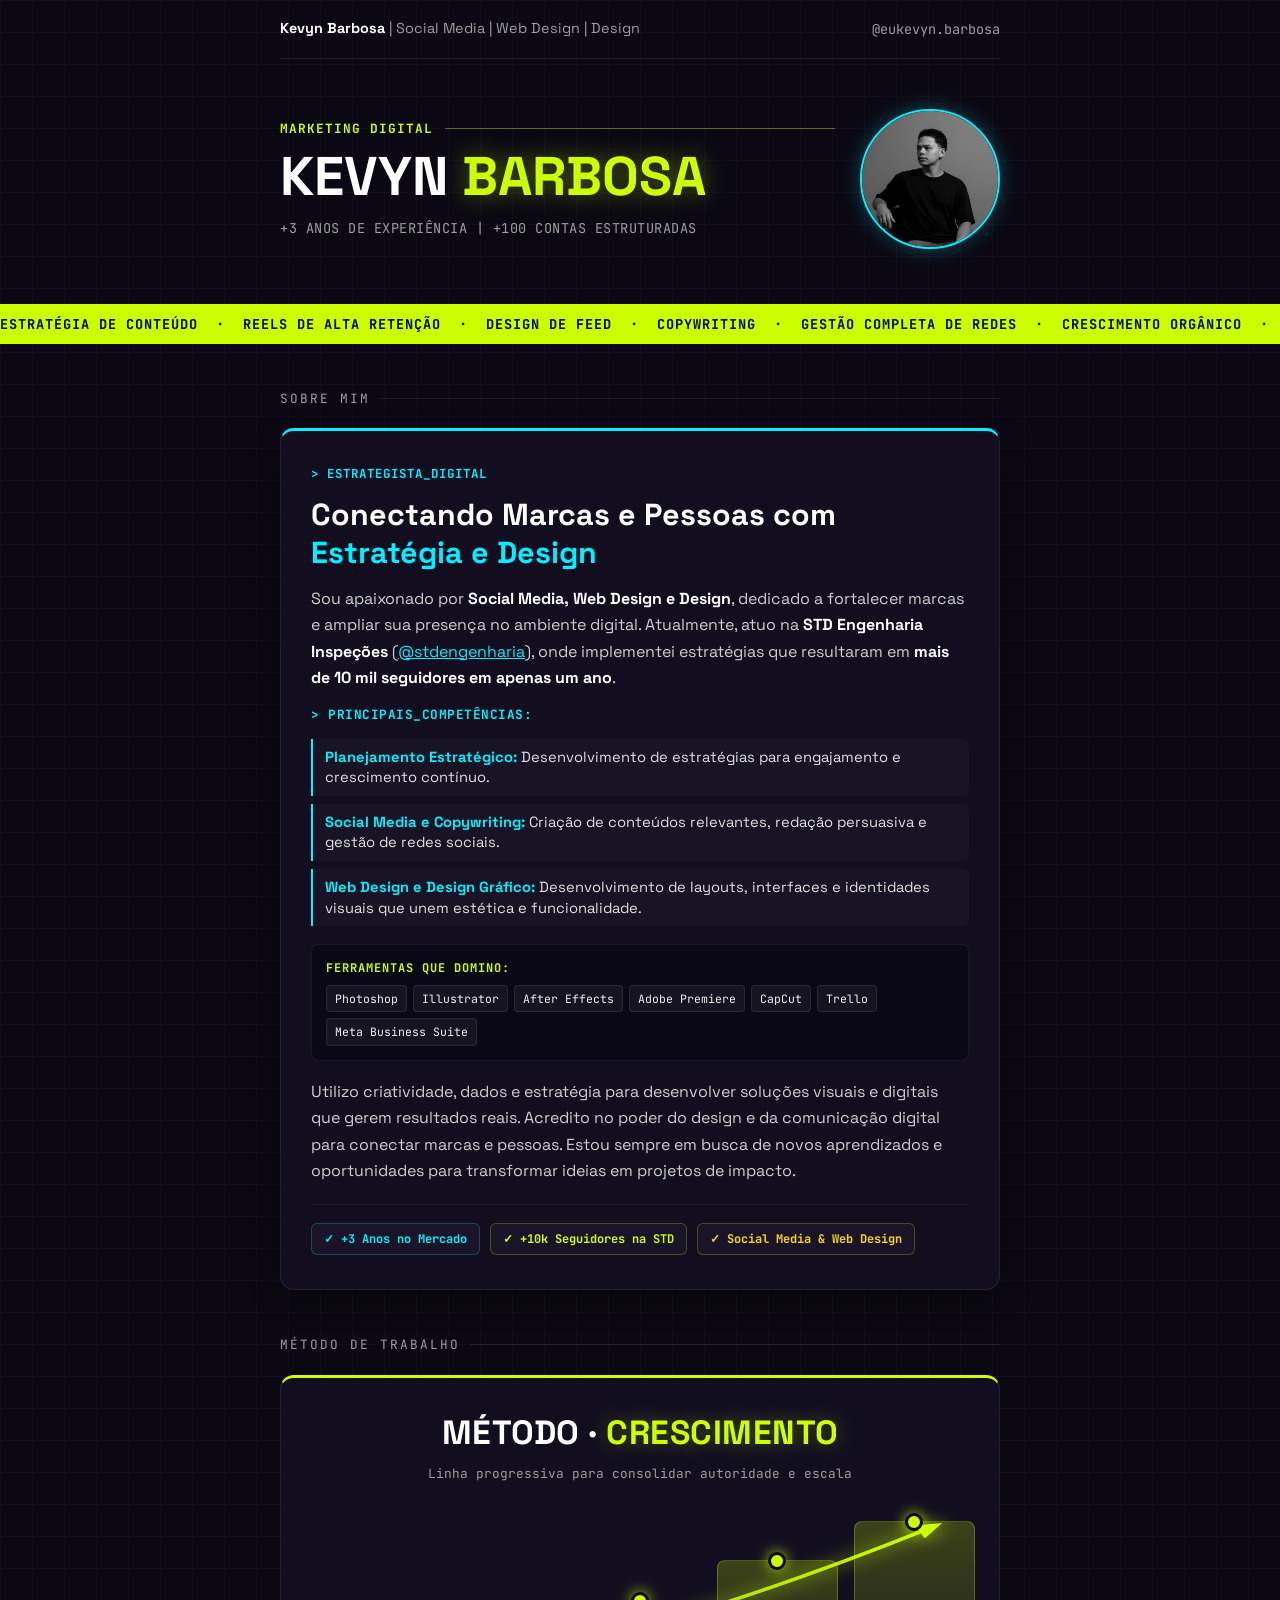
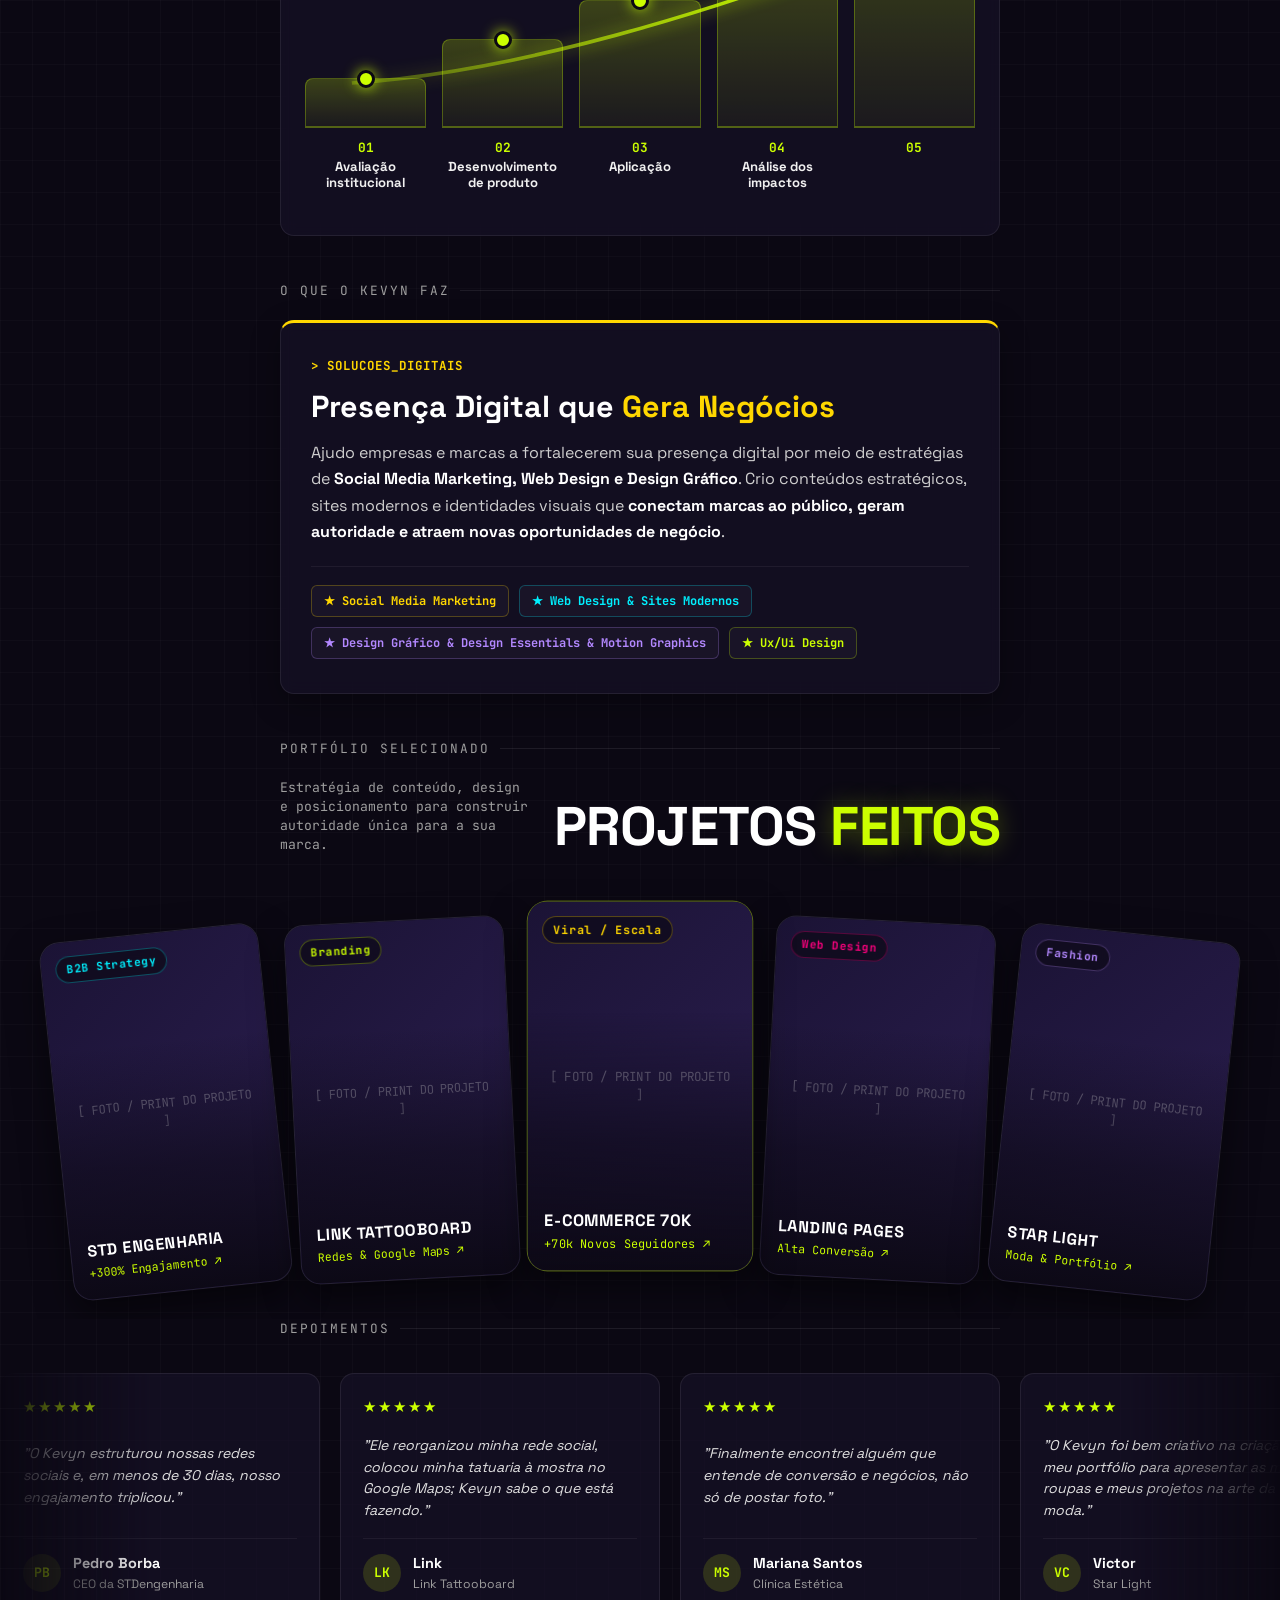
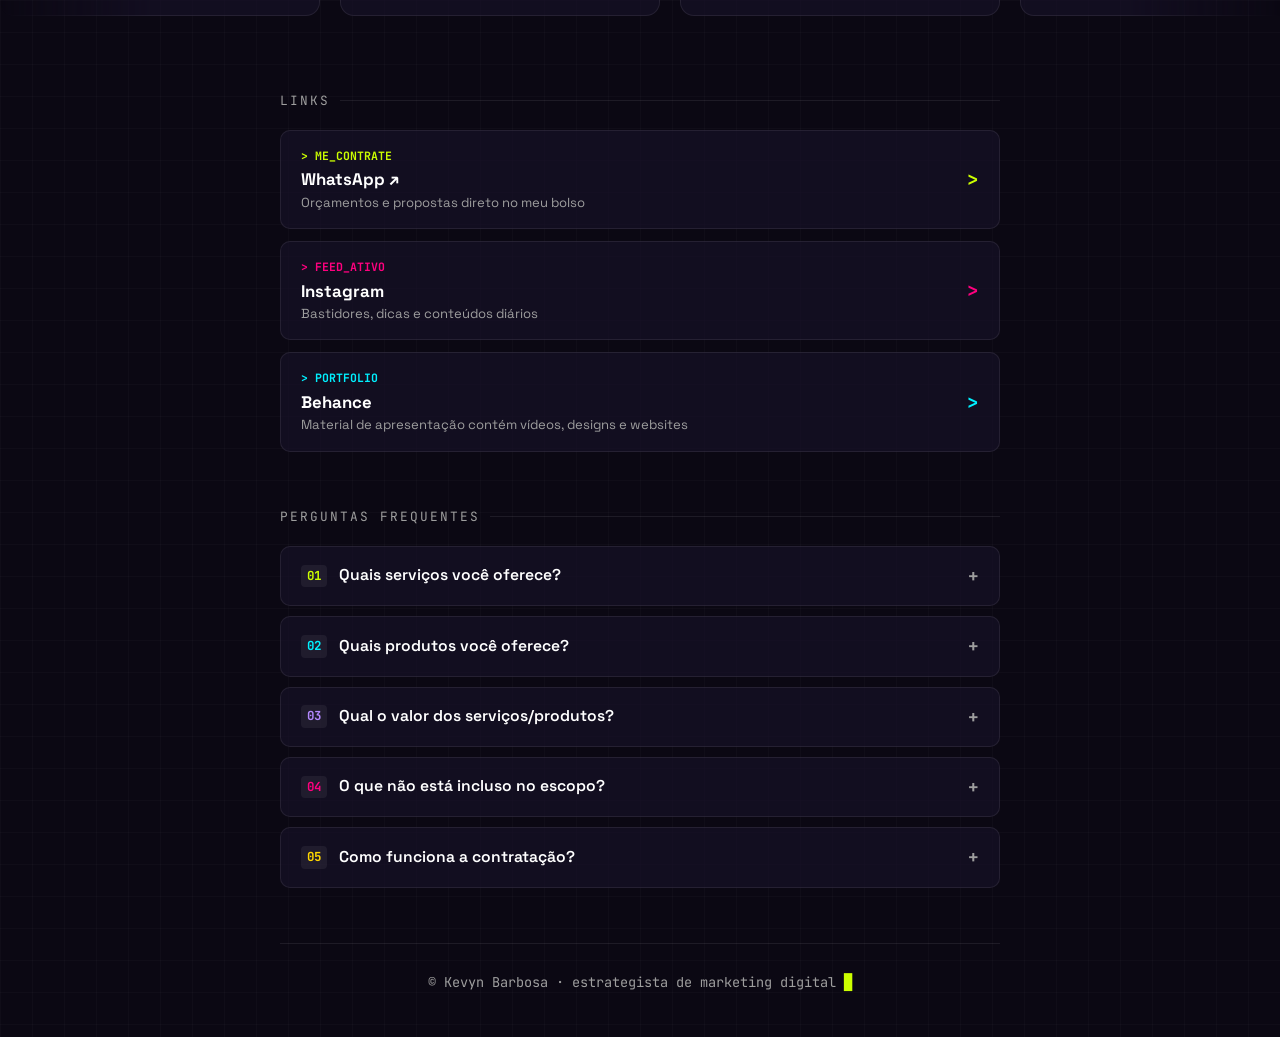
==== index.html @ e249d374 "tinha mandado errado" ====
<!DOCTYPE html>
<html lang="pt-BR">
<head>
  <meta charset="UTF-8" />
  <meta name="viewport" content="width=device-width, initial-scale=1.0" />
  <title>Kevyn Barbosa | Social Media | Web Design | Design</title>
  
  <!-- Fontes do Google -->
  <link rel="preconnect" href="https://fonts.googleapis.com">
  <link rel="preconnect" href="https://fonts.gstatic.com" crossorigin>
  <link href="https://fonts.googleapis.com/css2?family=JetBrains+Mono:wght@400;600;700&family=Space+Grotesk:wght@400;600;700;900&display=swap" rel="stylesheet">

  <link rel="stylesheet" href="../CSS/styles.css" />
</head>
<body>

  <div class="container">
    <!-- Header -->
    <header>
      <div class="header-inner">
        <div>
          <span class="header-title">Kevyn Barbosa</span>
          <span class="header-role"> | Social Media | Web Design | Design</span>
        </div>
        <a href="https://www.instagram.com/eukevyn.barbosa/" target="_blank" class="header-handle">@eukevyn.barbosa</a>
      </div>
    </header>

    <!-- Hero -->
    <section class="hero">
      <div class="hero-content">
        <div class="hero-tag">MARKETING DIGITAL</div>
        <h1 class="hero-name">KEVYN <span class="highlight">BARBOSA</span></h1>
        <p class="hero-stats">+3 ANOS DE EXPERIÊNCIA | +100 CONTAS ESTRUTURADAS</p>
      </div>
      <div class="hero-avatar-wrapper">
        <div class="hero-avatar"><img src="../img/K.B.png" alt="Kevyn Barbosa" class="hero-avatar-img"></div>
      </div>
    </section>
  </div>

  <!-- Marquee / Ticker -->
  <div class="ticker-wrapper">
    <div class="ticker-content">
      ESTRATÉGIA DE CONTEÚDO &nbsp;·&nbsp; REELS DE ALTA RETENÇÃO &nbsp;·&nbsp; DESIGN DE FEED &nbsp;·&nbsp; COPYWRITING &nbsp;·&nbsp; GESTÃO COMPLETA DE REDES &nbsp;·&nbsp; CRESCIMENTO ORGÂNICO &nbsp;·&nbsp; ANÁLISE DE MÉTRICAS &nbsp;·&nbsp;
      ESTRATÉGIA DE CONTEÚDO &nbsp;·&nbsp; REELS DE ALTA RETENÇÃO &nbsp;·&nbsp; DESIGN DE FEED &nbsp;·&nbsp; COPYWRITING &nbsp;·&nbsp; GESTÃO COMPLETA DE REDES &nbsp;·&nbsp; CRESCIMENTO ORGÂNICO &nbsp;·&nbsp; ANÁLISE DE MÉTRICAS &nbsp;·&nbsp;
    </div>
  </div>

  <div class="container">
    <!-- ==========================================
         1. SOBRE MIM
         ========================================== -->
    <div class="section-title">SOBRE MIM</div>
    <div class="featured-card-full card-border-cyan">
      <div class="card-top-tag tag-cyan">&gt; ESTRATEGISTA_DIGITAL</div>
      <h2 class="card-title-heading">Conectando Marcas e Pessoas com <span style="color: var(--neon-cyan);">Estratégia e Design</span></h2>

      <!-- VERSÃO EXCLUSIVA PARA COMPUTADOR / TELAS GRANDES -->
      <div class="sobre-desktop">
        <p class="card-body-text" style="margin-bottom: 14px;">
          Sou apaixonado por <strong>Social Media, Web Design e Design</strong>, dedicado a fortalecer marcas e ampliar sua presença no ambiente digital. Atualmente, atuo na <strong>STD Engenharia Inspeções</strong> (<a href="https://www.instagram.com/stdengenharia/" target="_blank" style="color: var(--neon-cyan); text-decoration: underline;">@stdengenharia</a>), onde implementei estratégias que resultaram em <span class="lime"><strong>mais de 10 mil seguidores em apenas um ano</strong></span>.
        </p>

        <p style="font-family: var(--font-mono); font-size: 0.8rem; color: var(--neon-cyan); font-weight: 700; letter-spacing: 0.5px;">
          &gt; PRINCIPAIS_COMPETÊNCIAS:
        </p>
        <div class="sobre-lista-competencias">
          <div class="sobre-item-comp">
            <strong>Planejamento Estratégico:</strong> Desenvolvimento de estratégias para engajamento e crescimento contínuo.
          </div>
          <div class="sobre-item-comp">
            <strong>Social Media e Copywriting:</strong> Criação de conteúdos relevantes, redação persuasiva e gestão de redes sociais.
          </div>
          <div class="sobre-item-comp">
            <strong>Web Design e Design Gráfico:</strong> Desenvolvimento de layouts, interfaces e identidades visuais que unem estética e funcionalidade.
          </div>
        </div>

        <div class="sobre-ferramentas-wrapper">
          <span class="sobre-ferramentas-titulo">FERRAMENTAS QUE DOMINO:</span>
          <div class="sobre-ferramentas-tags">
            <span class="tool-tag">Photoshop</span>
            <span class="tool-tag">Illustrator</span>
            <span class="tool-tag">After Effects</span>
            <span class="tool-tag">Adobe Premiere</span>
            <span class="tool-tag">CapCut</span>
            <span class="tool-tag">Trello</span>
            <span class="tool-tag">Meta Business Suite</span>
          </div>
        </div>

        <p class="card-body-text" style="margin-top: 14px; margin-bottom: 0;">
          Utilizo criatividade, dados e estratégia para desenvolver soluções visuais e digitais que gerem resultados reais. Acredito no poder do design e da comunicação digital para conectar marcas e pessoas. Estou sempre em busca de novos aprendizados e oportunidades para transformar ideias em projetos de impacto.
        </p>
      </div>

      <!-- VERSÃO EXCLUSIVA PARA CELULAR / TELAS PEQUENAS -->
      <div class="sobre-mobile">
        <p class="card-body-text" style="margin-bottom: 14px;">
          Sou apaixonado por <strong>Social Media, Web Design e Design</strong>, com foco em fortalecer marcas e ampliar sua presença digital. Atualmente, atuo na <strong>STD Engenharia Inspeções</strong> (<a href="https://www.instagram.com/stdengenharia/" target="_blank" style="color: var(--neon-cyan); text-decoration: underline;">@stdengenharia</a>), onde contribuí para conquistar <span class="lime"><strong>mais de 10 mil seguidores em um ano</strong></span>.
        </p>
        <p class="card-body-text" style="margin-bottom: 14px;">
          Tenho experiência em planejamento estratégico, criação de conteúdo, gestão de redes sociais, desenvolvimento de layouts e criação de interfaces visuais, utilizando ferramentas como <strong>Photoshop, Illustrator, Premiere, After Effects e CapCut</strong>.
        </p>
        <p class="card-body-text" style="margin-bottom: 0;">
          Busco unir criatividade e estratégia para desenvolver soluções visuais que conectem marcas e pessoas e gerem resultados.
        </p>
      </div>

      <!-- BADGES DE CREDENCIAIS (Comum aos dois) -->
      <div class="card-badges-list" style="margin-top: 20px;">
        <span class="badge-pill badge-cyan">✓ +3 Anos no Mercado</span>
        <span class="badge-pill badge-lime">✓ +10k Seguidores na STD</span>
        <span class="badge-pill badge-yellow">✓ Social Media & Web Design</span>
      </div>
    </div>

    <!-- ==========================================
         2. MÉTODO DE TRABALHO
         ========================================== -->
    <div class="section-title">MÉTODO DE TRABALHO</div>
    <div class="growth-chart-card">
      <div class="growth-header">
        <h2 class="growth-title-main">MÉTODO · <span class="highlight">CRESCIMENTO</span></h2>
        <p class="growth-subtitle">Linha progressiva para consolidar autoridade e escala</p>
      </div>

      <!-- VISÃO COMPUTADOR / TABLET (Corrigido e 100% Nivelado) -->
      <div class="growth-desktop-view">
        <svg class="growth-svg-curve" viewBox="0 0 500 220" preserveAspectRatio="none">
          <defs>
            <linearGradient id="glowLineGrad" x1="0%" y1="100%" x2="100%" y2="0%">
              <stop offset="0%" stop-color="#ccff00" stop-opacity="0.25"/>
              <stop offset="60%" stop-color="#ccff00" stop-opacity="0.85"/>
              <stop offset="100%" stop-color="#ccff00" stop-opacity="1"/>
            </linearGradient>
            <marker id="arrowUp" viewBox="0 0 10 10" refX="6" refY="5" markerWidth="6" markerHeight="6" orient="auto-start-reverse">
              <path d="M 0 1.5 L 9 5 L 0 8.5 z" fill="#ccff00" />
            </marker>
          </defs>
          <path d="M 35 175 C 150 165, 300 110, 470 18" fill="none" stroke="url(#glowLineGrad)" stroke-width="3.5" marker-end="url(#arrowUp)" filter="drop-shadow(0 0 8px rgba(204,255,0,0.9))" />
        </svg>

        <div class="growth-columns-wrapper">
          <!-- Etapa 01 -->
          <div class="growth-step-col">
            <div class="growth-bar-area">
              <div class="growth-bar" style="height: 22%;">
                <div class="growth-dot"></div>
              </div>
            </div>
            <div class="growth-text-box">
              <span class="growth-step-num">01</span>
              <span class="growth-step-title">Avaliação<br>institucional</span>
            </div>
          </div>

          <!-- Etapa 02 -->
          <div class="growth-step-col">
            <div class="growth-bar-area">
              <div class="growth-bar" style="height: 40%;">
                <div class="growth-dot"></div>
              </div>
            </div>
            <div class="growth-text-box">
              <span class="growth-step-num">02</span>
              <span class="growth-step-title">Desenvolvimento<br>de produto</span>
            </div>
          </div>

          <!-- Etapa 03 -->
          <div class="growth-step-col">
            <div class="growth-bar-area">
              <div class="growth-bar" style="height: 58%;">
                <div class="growth-dot"></div>
              </div>
            </div>
            <div class="growth-text-box">
              <span class="growth-step-num">03</span>
              <span class="growth-step-title">Aplicação</span>
            </div>
          </div>

          <!-- Etapa 04 -->
          <div class="growth-step-col">
            <div class="growth-bar-area">
              <div class="growth-bar" style="height: 76%;">
                <div class="growth-dot"></div>
              </div>
            </div>
            <div class="growth-text-box">
              <span class="growth-step-num">04</span>
              <span class="growth-step-title">Análise dos<br>impactos</span>
            </div>
          </div>

          <!-- Etapa 05 (com animação R.A.M -> Revisar -> Atualizar -> Medir) -->
          <div class="growth-step-col">
            <div class="growth-bar-area">
              <div class="growth-bar" style="height: 94%;">
                <div class="growth-dot"></div>
              </div>
            </div>
            <div class="growth-text-box">
              <span class="growth-step-num">05</span>
              <span class="growth-step-title">
                <span id="ramText" class="ram-dynamic">R.A.M</span>
              </span>
            </div>
          </div>
        </div>
      </div>

      <!-- VISÃO CELULAR -->
      <div class="growth-mobile-view">
        <div class="growth-mobile-card">
          <div class="growth-mobile-fill" style="width: 20%;"></div>
          <div class="growth-mobile-num">01</div>
          <span class="growth-mobile-name">Avaliação institucional</span>
        </div>

        <div class="growth-mobile-card">
          <div class="growth-mobile-fill" style="width: 40%;"></div>
          <div class="growth-mobile-num">02</div>
          <span class="growth-mobile-name">Desenvolvimento de produto</span>
        </div>

        <div class="growth-mobile-card">
          <div class="growth-mobile-fill" style="width: 60%;"></div>
          <div class="growth-mobile-num">03</div>
          <span class="growth-mobile-name">Aplicação</span>
        </div>

        <div class="growth-mobile-card">
          <div class="growth-mobile-fill" style="width: 80%;"></div>
          <div class="growth-mobile-num">04</div>
          <span class="growth-mobile-name">Análise dos impactos</span>
        </div>

        <div class="growth-mobile-card">
          <div class="growth-mobile-fill" style="width: 100%; border-right-color: #fff;"></div>
          <div class="growth-mobile-num">05</div>
          <span class="growth-mobile-name">
            <span id="ramTextMob" class="ram-dynamic">R.A.M</span>
          </span>
        </div>
      </div>
    </div>

    <!-- ==========================================
         3. O QUE O KEVYN FAZ
         ========================================== -->
    <div class="section-title">O QUE O KEVYN FAZ</div>
    <div class="featured-card-full card-border-yellow">
      <div class="card-top-tag tag-yellow">&gt; SOLUCOES_DIGITAIS</div>
      <h2 class="card-title-heading">Presença Digital que <span style="color: var(--neon-yellow);">Gera Negócios</span></h2>
      <p class="card-body-text">
        Ajudo empresas e marcas a fortalecerem sua presença digital por meio de estratégias de <strong>Social Media Marketing, Web Design e Design Gráfico</strong>. Crio conteúdos estratégicos, sites modernos e identidades visuais que <span class="lime"><strong>conectam marcas ao público, geram autoridade e atraem novas oportunidades de negócio</strong></span>.
      </p>
      <div class="card-badges-list">
        <span class="badge-pill badge-yellow">★ Social Media Marketing</span>
        <span class="badge-pill badge-cyan">★ Web Design & Sites Modernos</span>
        <span class="badge-pill badge-purple">★ Design Gráfico & Design Essentials & Motion Graphics</span>
        <span class="badge-pill badge-lime">★ Ux/Ui Design</span>
      </div>
    </div>

    <!-- ==========================================
         4. PORTFÓLIO SELECIONADO
         ========================================== -->
    <section class="our-works-section">
      <div class="section-title">PORTFÓLIO SELECIONADO</div>
      
      <div class="our-works-header">
        <p class="our-works-desc">
          Estratégia de conteúdo, design e posicionamento para construir autoridade única para a sua marca.
        </p>
        <h2 class="our-works-title">PROJETOS <span class="highlight">FEITOS</span></h2>
      </div>
    </section>
  </div>

  <!-- Galeria de Cards em Leque Arqueado -->
  <div class="works-fan-container" id="worksFanGallery">
    <!-- Card 1 -->
    <a href="https://www.behance.net/kevynbarbosa1" target="_blank" class="work-fan-card">
      <div class="work-fan-pill pill-cyan">B2B Strategy</div>
      <div class="work-fan-bg">
        <span>[ FOTO / PRINT DO PROJETO ]</span>
      </div>
      <div class="work-fan-overlay">
        <div class="work-fan-name">STD Engenharia</div>
        <div class="work-fan-client">+300% Engajamento ↗</div>
      </div>
    </a>

    <!-- Card 2 -->
    <a href="https://www.behance.net/kevynbarbosa1" target="_blank" class="work-fan-card">
      <div class="work-fan-pill pill-lime">Branding</div>
      <div class="work-fan-bg">
        <span>[ FOTO / PRINT DO PROJETO ]</span>
      </div>
      <div class="work-fan-overlay">
        <div class="work-fan-name">Link Tattooboard</div>
        <div class="work-fan-client">Redes & Google Maps ↗</div>
      </div>
    </a>

    <!-- Card 3 (Destaque Central) -->
    <a href="https://www.behance.net/kevynbarbosa1" target="_blank" class="work-fan-card">
      <div class="work-fan-pill pill-yellow">Viral / Escala</div>
      <div class="work-fan-bg">
        <span>[ FOTO / PRINT DO PROJETO ]</span>
      </div>
      <div class="work-fan-overlay">
        <div class="work-fan-name">E-commerce 70k</div>
        <div class="work-fan-client">+70k Novos Seguidores ↗</div>
      </div>
    </a>

    <!-- Card 4 -->
    <a href="https://www.behance.net/kevynbarbosa1" target="_blank" class="work-fan-card">
      <div class="work-fan-pill pill-magenta">Web Design</div>
      <div class="work-fan-bg">
        <span>[ FOTO / PRINT DO PROJETO ]</span>
      </div>
      <div class="work-fan-overlay">
        <div class="work-fan-name">Landing Pages</div>
        <div class="work-fan-client">Alta Conversão ↗</div>
      </div>
    </a>

    <!-- Card 5 -->
    <a href="https://www.behance.net/kevynbarbosa1" target="_blank" class="work-fan-card">
      <div class="work-fan-pill pill-purple">Fashion</div>
      <div class="work-fan-bg">
        <span>[ FOTO / PRINT DO PROJETO ]</span>
      </div>
      <div class="work-fan-overlay">
        <div class="work-fan-name">Star Light</div>
        <div class="work-fan-client">Moda & Portfólio ↗</div>
      </div>
    </a>
  </div>

  <div class="container">
    <!-- Botões de Navegação (Exclusivos para Celular) -->
    <div class="works-mobile-controls">
      <button class="works-arrow-btn" id="prevWorksBtn" aria-label="Anterior">←</button>
      <span class="works-control-hint">DESLIZE OU TOQUE</span>
      <button class="works-arrow-btn" id="nextWorksBtn" aria-label="Próximo">→</button>
    </div>

    <!-- ==========================================
         5. DEPOIMENTOS
         ========================================== -->
    <div class="section-title">DEPOIMENTOS</div>
  </div>

  <!-- Depoimentos em Carrossel Infinito (Marquee) -->
  <div class="testimonials-marquee-wrapper">
    <div class="testimonials-track">
      <!-- Bloco 1 -->
      <div class="testimonial-card">
        <div class="testi-stars">★★★★★</div>
        <p class="testi-text">"O Kevyn estruturou nossas redes sociais e, em menos de 30 dias, nosso engajamento triplicou."</p>
        <div class="testi-user">
          <div class="testi-avatar">PB</div>
          <div>
            <div class="testi-name">Pedro Borba</div>
            <div class="testi-role">CEO da STDengenharia</div>
          </div>
        </div>
      </div>

      <div class="testimonial-card">
        <div class="testi-stars">★★★★★</div>
        <p class="testi-text">"Ele reorganizou minha rede social, colocou minha tatuaria à mostra no Google Maps; Kevyn sabe o que está fazendo."</p>
        <div class="testi-user">
          <div class="testi-avatar">LK</div>
          <div>
            <div class="testi-name">Link</div>
            <div class="testi-role">Link Tattooboard</div>
          </div>
        </div>
      </div>

      <div class="testimonial-card">
        <div class="testi-stars">★★★★★</div>
        <p class="testi-text">"Finalmente encontrei alguém que entende de conversão e negócios, não só de postar foto."</p>
        <div class="testi-user">
          <div class="testi-avatar">MS</div>
          <div>
            <div class="testi-name">Mariana Santos</div>
            <div class="testi-role">Clínica Estética</div>
          </div>
        </div>
      </div>

      <div class="testimonial-card">
        <div class="testi-stars">★★★★★</div>
        <p class="testi-text">"O Kevyn foi bem criativo na criação do meu portfólio para apresentar as minhas roupas e meus projetos na arte da moda."</p>
        <div class="testi-user">
          <div class="testi-avatar">VC</div>
          <div>
            <div class="testi-name">Victor</div>
            <div class="testi-role">Star Light</div>
          </div>
        </div>
      </div>

      <div class="testimonial-card">
        <div class="testi-stars">★★★★★</div>
        <p class="testi-text">"O Kevyn pegou uma rede social minha de 15k de seguidores que estava em queda e, em menos de 1 ano, trouxe 70 mil novos seguidores."</p>
        <div class="testi-user">
          <div class="testi-avatar">LN</div>
          <div>
            <div class="testi-name">Leonardo</div>
            <div class="testi-role">E-commerce</div>
          </div>
        </div>
      </div>

      <!-- Bloco 2 (Duplicado para loop contínuo sem emendas) -->
      <div class="testimonial-card">
        <div class="testi-stars">★★★★★</div>
        <p class="testi-text">"O Kevyn estruturou nossas redes sociais e, em menos de 30 dias, nosso engajamento triplicou."</p>
        <div class="testi-user">
          <div class="testi-avatar">PB</div>
          <div>
            <div class="testi-name">Pedro Borba</div>
            <div class="testi-role">CEO da STDengenharia</div>
          </div>
        </div>
      </div>

      <div class="testimonial-card">
        <div class="testi-stars">★★★★★</div>
        <p class="testi-text">"Ele reorganizou minha rede social, colocou minha tatuaria à mostra no Google Maps; Kevyn sabe o que está fazendo."</p>
        <div class="testi-user">
          <div class="testi-avatar">LK</div>
          <div>
            <div class="testi-name">Link</div>
            <div class="testi-role">Link Tattooboard</div>
          </div>
        </div>
      </div>

      <div class="testimonial-card">
        <div class="testi-stars">★★★★★</div>
        <p class="testi-text">"Finalmente encontrei alguém que entende de conversão e negócios, não só de postar foto."</p>
        <div class="testi-user">
          <div class="testi-avatar">MS</div>
          <div>
            <div class="testi-name">Mariana Santos</div>
            <div class="testi-role">Clínica Estética</div>
          </div>
        </div>
      </div>

      <div class="testimonial-card">
        <div class="testi-stars">★★★★★</div>
        <p class="testi-text">"O Kevyn foi bem criativo na criação do meu portfólio para apresentar as minhas roupas e meus projetos na arte da moda."</p>
        <div class="testi-user">
          <div class="testi-avatar">VC</div>
          <div>
            <div class="testi-name">Victor</div>
            <div class="testi-role">Star Light</div>
          </div>
        </div>
      </div>

      <div class="testimonial-card">
        <div class="testi-stars">★★★★★</div>
        <p class="testi-text">"O Kevyn pegou uma rede social minha de 15k de seguidores que estava em queda e, em menos de 1 ano, trouxe 70 mil novos seguidores."</p>
        <div class="testi-user">
          <div class="testi-avatar">LN</div>
          <div>
            <div class="testi-name">Leonardo</div>
            <div class="testi-role">E-commerce</div>
          </div>
        </div>
      </div>
    </div>
  </div>

  <div class="container">
    <!-- ==========================================
         6. LINKS / CONTATO RÁPIDO
         ========================================== -->
    <div class="section-title">LINKS</div>
    <div class="links-list">
      <a href="https://wa.me/5511933447843" target="_blank" class="link-card whatsapp">
        <div class="link-left">
          <span class="link-tag" style="color: var(--neon-lime);">&gt; ME_CONTRATE</span>
          <span class="link-title">WhatsApp ↗</span>
          <span class="link-desc">Orçamentos e propostas direto no meu bolso</span>
        </div>
        <div class="link-arrow" style="color: var(--neon-lime);">&gt;</div>
      </a>

      <a href="https://www.instagram.com/eukevyn.barbosa/" target="_blank" class="link-card instagram">
        <div class="link-left">
          <span class="link-tag" style="color: var(--neon-magenta);">&gt; FEED_ATIVO</span>
          <span class="link-title">Instagram</span>
          <span class="link-desc">Bastidores, dicas e conteúdos diários</span>
        </div>
        <div class="link-arrow" style="color: var(--neon-magenta);">&gt;</div>
      </a>

      <a href="https://www.behance.net/kevynbarbosa1" target="_blank" class="link-card portfolio"> 
        <div class="link-left">
          <span class="link-tag" style="color: var(--neon-cyan);">&gt; PORTFOLIO</span>
          <span class="link-title">Behance</span>
          <span class="link-desc">Material de apresentação contém vídeos, designs e websites</span>
        </div>
        <div class="link-arrow" style="color: var(--neon-cyan);">&gt;</div>
      </a>
    </div>

    <!-- ==========================================
         7. PERGUNTAS FREQUENTES
         ========================================== -->
    <div class="section-title">PERGUNTAS FREQUENTES</div>
    <div class="faq-list">
      <!-- 01: Verde Neon -->
      <div class="faq-item">
        <div class="faq-header">
          <div class="faq-header-left">
            <span class="faq-num num-1">01</span>
            <span>Quais serviços você oferece?</span>
          </div>
          <span class="faq-toggle">+</span>
        </div>
        <div class="faq-body">
          <p style="margin-bottom: 8px;"><strong>Serviços como Social Media:</strong></p>
          <div class="faq-code-box">Gestão básica e completa de redes sociais</div>
          <div class="faq-code-box">Gestão de Instagram, YouTube, TikTok, LinkedIn e Facebook</div>
          <div class="faq-code-box">Gestão de Tráfego e Marketing Digital</div>
          <div class="faq-code-box">Coprodução de lançamentos digitais</div>
          <div class="faq-code-box">Consultoria estratégica para empresários</div>
          
          <p style="margin: 16px 0 8px;"><strong>Serviços como Web Design:</strong></p>
          <div class="faq-code-box2">Websites institucionais e Landing Pages</div>
          <div class="faq-code-box2">E-commerce / Lojas Virtuais & M-commerce</div>
          <div class="faq-code-box2">Blogs, Portais e Protótipos</div>
          <div class="faq-code-box2">SEO On-Page e Otimização de Performance</div>
          <div class="faq-code-box2">Redesign, Hospedagem e Configuração de Domínio</div>
        </div>
      </div>

      <!-- 02: Ciano -->
      <div class="faq-item">
        <div class="faq-header">
          <div class="faq-header-left">
            <span class="faq-num num-2">02</span>
            <span>Quais produtos você oferece?</span>
          </div>
          <span class="faq-toggle">+</span>
        </div>
        <div class="faq-body">
          <p style="margin-bottom: 8px;"><strong>Produtos Digitais e Entregáveis:</strong></p>
          <div class="faq-code-box2">Landing Pages de alta conversão</div>
          <div class="faq-code-box2">Cartão digital interativo & Cardápios digitais</div>
          <div class="faq-code-box2">Banners e criativos para anúncios</div>
          <div class="faq-code-box2">Criação e diagramação de E-books</div>
          <div class="faq-code-box2">Diagnóstico & Análise de perfil no Instagram</div>
          <div class="faq-code-box2">Packs de conteúdo e identidade visual de perfil</div>
          <div class="faq-code-box2">Calendário editorial com ideias de postagens</div>
          <div class="faq-code-box2">Edição dinâmica e legendagem de Reels / TikTok</div>
          <div class="faq-code-box2">Chatbots de mensagens e automações de E-mail Mkt</div>
        </div>
      </div>

      <!-- 03: Roxo Neon -->
      <div class="faq-item">
        <div class="faq-header">
          <div class="faq-header-left">
            <span class="faq-num num-3">03</span>
            <span>Qual o valor dos serviços/produtos?</span>
          </div>
          <span class="faq-toggle">+</span>
        </div>
        <div class="faq-body">
          Os valores variam de acordo com o volume de entregas e o nível de personalização:
          <div class="faq-code-box3">SOCIAL MEDIA A PARTIR DE R$ 1.000,00</div>
          <div class="faq-code-box3">WEBSITES A PARTIR DE R$ 1.500,00</div>
          <div class="faq-code-box3">PRODUTOS DIGITAIS A PARTIR DE R$ 150,00</div>
          <p style="margin-top: 12px;">Entre em contato pelo WhatsApp para receber uma proposta adaptada às metas do seu negócio.</p>
        </div>
      </div>

      <!-- 04: Magenta -->
      <div class="faq-item">
        <div class="faq-header">
          <div class="faq-header-left">
            <span class="faq-num num-4">04</span>
            <span>O que não está incluso no escopo?</span>
          </div>
          <span class="faq-toggle">+</span>
        </div>
        <div class="faq-body">
          <p>Para garantir máxima qualidade e foco no que domino, não incluo no escopo direto:</p>
          <ul class="faq-bullet-list">
            <li class="faq-bullet-item">Fotografia profissional presencial com equipamento de estúdio</li>
            <li class="faq-bullet-item">Filmagem e produção audiovisual externa cinematográfica</li>
            <li class="faq-bullet-item">Desenvolvimento de aplicativos móveis nativos (iOS/Android)</li>
            <li class="faq-bullet-item">Engenharia e arquitetura avançada de backend</li>
          </ul>
          <p>Caso o seu projeto necessite dessas demandas combinadas com Social Media, Web Design e Design, indico parceiros especializados de confiança.</p>
        </div>
      </div>

      <!-- 05: Dourado / Amarelo -->
      <div class="faq-item">
        <div class="faq-header">
          <div class="faq-header-left">
            <span class="faq-num num-5">05</span>
            <span>Como funciona a contratação?</span>
          </div>
          <span class="faq-toggle">+</span>
        </div>
        <div class="faq-body">
          <p>Trabalho em quatro etapas práticas, sem burocracia:</p>
          <div class="faq-step-list">
            <div class="faq-step-item">
              <strong>01. Briefing:</strong> Conversa estratégica para entender o negócio, público-alvo e objetivos.
            </div>
            <div class="faq-step-item">
              <strong>02. Proposta:</strong> Envio de escopo, cronograma e valores detalhados por escrito.
            </div>
            <div class="faq-step-item">
              <strong>03. Execução:</strong> Criação e produção ativa com checkpoints de validação.
            </div>
            <div class="faq-step-item">
              <strong>04. Entrega:</strong> Envio dos materiais finais nos formatos ideais prontos para veiculação.
            </div>
          </div>
          <p>Todo o atendimento acontece direto pelo WhatsApp ou direct do Instagram para maior agilidade.</p>
        </div>
      </div>
    </div>

    <!-- Footer -->
    <footer>
      © Kevyn Barbosa · estrategista de marketing digital <span class="cursor-blink">█</span>
    </footer>
  </div>

 <!-- Janela Pop-up de Aviso -->
  <div class="modal-aviso-overlay" id="modalAviso">
    <div class="modal-aviso-box">
      <div class="modal-aviso-icone">🔒</div>
      <p class="modal-aviso-texto">Este trabalho ainda não está disponível para ser apresentado por enquanto.</p>
      <button class="modal-aviso-btn" id="fecharModalAviso">OK, ENTENDI</button>
    </div>
  </div>

  <script>
    // Interação do FAQ (Acordeão)
    document.querySelectorAll('.faq-header').forEach(header => {
      header.addEventListener('click', () => {
        const item = header.parentElement;
        const isOpen = item.classList.contains('open');
        
        document.querySelectorAll('.faq-item').forEach(other => {
          other.classList.remove('open');
        });

        if (!isOpen) {
          item.classList.add('open');
        }
      });
    });

    // Animação Contínua da Etapa 05 (R.A.M -> Revisar -> Atualizar -> Medir)
    const ramCycleWords = ["R.A.M", "Revisar", "Atualizar", "Medir"];
    let ramIndex = 0;
    const ramTextDesktop = document.getElementById("ramText");
    const ramTextMobile = document.getElementById("ramTextMob");

    function updateRamStep() {
      ramIndex = (ramIndex + 1) % ramCycleWords.length;
      const currentWord = ramCycleWords[ramIndex];

      [ramTextDesktop, ramTextMobile].forEach(el => {
        if (el) {
          el.style.opacity = '0';
          el.style.transform = 'translateY(-3px)';
          setTimeout(() => {
            el.textContent = currentWord;
            el.style.color = (currentWord === "R.A.M") ? "var(--neon-lime)" : "#ffffff";
            el.style.opacity = '1';
            el.style.transform = 'translateY(0)';
          }, 260);
        }
      });
    }

    setInterval(updateRamStep, 2000);

    // Botões de Navegação dos Projetos (Mobile)
    const fanGallery = document.getElementById('worksFanGallery');
    const prevWorksBtn = document.getElementById('prevWorksBtn');
    const nextWorksBtn = document.getElementById('nextWorksBtn');

    if (fanGallery && prevWorksBtn && nextWorksBtn) {
      prevWorksBtn.addEventListener('click', () => {
        fanGallery.scrollBy({ left: -240, behavior: 'smooth' });
      });
      nextWorksBtn.addEventListener('click', () => {
        fanGallery.scrollBy({ left: 240, behavior: 'smooth' });
      });
    }

    // Pop-up de Aviso nos Projetos Feitos
    const modalAviso = document.getElementById('modalAviso');
    const fecharModalBtn = document.getElementById('fecharModalAviso');

    // Ao clicar em qualquer projeto feito
    document.querySelectorAll('.work-fan-card').forEach(card => {
      card.addEventListener('click', (e) => {
        e.preventDefault(); // Impede de abrir qualquer link externo
        modalAviso.classList.add('ativo');
      });
    });

    // Fechar ao clicar no botão 'OK' ou fora da caixinha
    fecharModalBtn.addEventListener('click', () => {
      modalAviso.classList.remove('ativo');
    });

    modalAviso.addEventListener('click', (e) => {
      if (e.target === modalAviso) {
        modalAviso.classList.remove('ativo');
      }
    });
  </script>
</body>
</html>
---- CSS/styles.css ----
:root {
      --bg-color: #0b0813;
      --card-bg: rgba(22, 17, 38, 0.75);
      --card-border: rgba(255, 255, 255, 0.08);
      --neon-lime: #ccff00;
      --neon-cyan: #00f0ff;
      --neon-purple: #b388ff;
      --neon-magenta: #ff007f;
      --neon-yellow: #ffd700;
      --text-main: #ffffff;
      --text-muted: #9e9e9e;
      --font-display: 'Space Grotesk', sans-serif;
      --font-mono: 'JetBrains Mono', monospace;
    }

    * {
      box-sizing: border-box;
      margin: 0;
      padding: 0;
    }

    body {
      background-color: var(--bg-color);
      color: var(--text-main);
      font-family: var(--font-display);
      line-height: 1.5;
      overflow-x: hidden;
      background-image: 
        linear-gradient(rgba(255, 255, 255, 0.02) 1px, transparent 1px),
        linear-gradient(90deg, rgba(255, 255, 255, 0.02) 1px, transparent 1px);
      background-size: 32px 32px;
    }

    a {
      color: inherit;
      text-decoration: none;
    }

    .container {
      max-width: 760px;
      margin: 0 auto;
      padding: 0 20px;
    }

    /* Header */
    header {
      border-bottom: 1px solid var(--card-border);
      padding: 18px 0;
    }
    .header-inner {
      display: flex;
      justify-content: space-between;
      align-items: center;
      font-size: 0.9rem;
    }
    .header-title {
      font-weight: 700;
      color: var(--text-main);
    }
    .header-role {
      color: var(--text-muted);
      font-weight: 400;
    }
    .header-handle {
      font-family: var(--font-mono);
      color: var(--text-muted);
      font-size: 0.85rem;
      transition: color 0.2s;
    }
    .header-handle:hover {
      color: var(--neon-lime);
    }

    /* Hero Section */
    .hero {
      padding: 50px 0 35px;
      display: flex;
      flex-direction: column-reverse;
      gap: 25px;
    }
    @media (min-width: 600px) {
      .hero {
        flex-direction: row;
        align-items: center;
        justify-content: space-between;
      }
    }
    .hero-content {
      flex: 1;
    }
    .hero-tag {
      font-family: var(--font-mono);
      font-size: 0.8rem;
      font-weight: 700;
      color: var(--neon-lime);
      letter-spacing: 1px;
      display: flex;
      align-items: center;
      gap: 12px;
      margin-bottom: 10px;
    }
    .hero-tag::after {
      content: "";
      height: 1px;
      background: var(--neon-lime);
      flex: 1;
      opacity: 0.4;
    }
    .hero-name {
      font-size: clamp(2.4rem, 6vw, 3.4rem);
      font-weight: 900;
      text-transform: uppercase;
      line-height: 1.05;
      margin-bottom: 12px;
    }
    .hero-name .highlight {
      color: var(--neon-lime);
      text-shadow: 0 0 25px rgba(204, 255, 0, 0.4);
    }
    .hero-stats {
      font-family: var(--font-mono);
      font-size: 0.85rem;
      color: var(--text-muted);
      letter-spacing: 0.5px;
    }

    .hero-avatar-wrapper {
      position: relative;
      width: 140px;
      height: 140px;
      flex-shrink: 0;
    }
    .hero-avatar {
      width: 100%;
      height: 100%;
      border-radius: 50%;
      object-fit: cover;
      border: 2px solid var(--neon-cyan);
      box-shadow: 0 0 20px rgba(0, 240, 255, 0.3), inset 0 0 15px rgba(255, 0, 127, 0.3);
      background: #19142b;
      display: flex;
      align-items: center;
      justify-content: center;
      font-size: 2.2rem;
      font-weight: 700;
      color: var(--neon-lime);
    }

    .hero-avatar-img {
      width: 100%;
      height: 100%;
      border-radius: 50%;
      object-fit: cover;
    }

    /* Ticker / Marquee */
    .ticker-wrapper {
      background: var(--neon-lime);
      color: #000;
      padding: 10px 0;
      overflow: hidden;
      white-space: nowrap;
      font-family: var(--font-mono);
      font-weight: 700;
      font-size: 0.85rem;
      letter-spacing: 1px;
      margin: 20px 0 45px;
    }
    .ticker-content {
      display: inline-block;
      animation: ticker 18s linear infinite;
    }
    @keyframes ticker {
      0% { transform: translateX(0); }
      100% { transform: translateX(-50%); }
    }

    /* Section Headers */
    .section-title {
      font-family: var(--font-mono);
      font-size: 0.8rem;
      color: var(--text-muted);
      letter-spacing: 2px;
      text-transform: uppercase;
      margin-bottom: 20px;
      display: flex;
      align-items: center;
      gap: 10px;
    }
    .section-title::after {
      content: "";
      height: 1px;
      background: var(--card-border);
      flex: 1;
    }

    /* ========================================================
       ESTILOS PADRÃO DE CARD GRANDE (SOBRE & O QUE FAZ)
       ======================================================== */
    .featured-card-full {
      background: var(--card-bg);
      border: 1px solid var(--card-border);
      border-radius: 14px;
      padding: 28px 24px;
      margin-bottom: 45px;
      backdrop-filter: blur(8px);
      box-shadow: 0 10px 30px rgba(0, 0, 0, 0.3);
    }
    @media (min-width: 600px) {
      .featured-card-full {
        padding: 34px 30px;
      }
    }
    .card-border-cyan { border-top: 3px solid var(--neon-cyan); }
    .card-border-yellow { border-top: 3px solid var(--neon-yellow); }

    .card-top-tag {
      font-family: var(--font-mono);
      font-size: 0.78rem;
      font-weight: 700;
      letter-spacing: 1px;
      margin-bottom: 12px;
    }
    .tag-cyan { color: var(--neon-cyan); }
    .tag-yellow { color: var(--neon-yellow); }

    .card-title-heading {
      font-size: clamp(1.4rem, 4vw, 1.9rem);
      font-weight: 800;
      line-height: 1.25;
      margin-bottom: 14px;
      color: var(--text-main);
    }
    .card-body-text {
      color: #cfcfcf;
      font-size: 1rem;
      line-height: 1.65;
      margin-bottom: 20px;
    }
    .card-body-text strong {
      color: var(--text-main);
    }
    .card-body-text .lime {
      color: var(--neon-lime);
    }

    .card-badges-list {
      display: flex;
      flex-wrap: wrap;
      gap: 10px;
      padding-top: 18px;
      border-top: 1px solid rgba(255, 255, 255, 0.06);
    }
    .badge-pill {
      font-family: var(--font-mono);
      font-size: 0.75rem;
      font-weight: 700;
      padding: 6px 12px;
      border-radius: 6px;
      background: rgba(255, 255, 255, 0.03);
      border: 1px solid rgba(255, 255, 255, 0.08);
      color: var(--text-muted);
    }
    .badge-cyan { color: var(--neon-cyan); border-color: rgba(0, 240, 255, 0.25); }
    .badge-lime { color: var(--neon-lime); border-color: rgba(204, 255, 0, 0.25); }
    .badge-yellow { color: var(--neon-yellow); border-color: rgba(255, 215, 0, 0.25); }
    .badge-purple { color: var(--neon-purple); border-color: rgba(179, 136, 255, 0.25); }

    /* ========================================================
       MÉTODO: LINHA DE CRESCIMENTO (100% VISÍVEL E ALINHADO)
       ======================================================== */
    .growth-chart-card {
      background: var(--card-bg);
      border: 1px solid var(--card-border);
      border-top: 3px solid var(--neon-lime);
      border-radius: 14px;
      padding: 30px 24px 28px;
      margin-bottom: 45px;
      backdrop-filter: blur(8px);
    }
    .growth-header {
      text-align: center;
      margin-bottom: 25px;
    }
    .growth-title-main {
      font-size: clamp(1.4rem, 4.5vw, 2.1rem);
      font-weight: 900;
      text-transform: uppercase;
      letter-spacing: 0.5px;
      color: var(--text-main);
    }
    .growth-title-main .highlight {
      color: var(--neon-lime);
      text-shadow: 0 0 20px rgba(204, 255, 0, 0.35);
    }
    .growth-subtitle {
      font-family: var(--font-mono);
      font-size: 0.8rem;
      color: var(--text-muted);
      margin-top: 6px;
    }

    /* Versão Computador / Tablet (Corrigido para 'display: block') */
    .growth-desktop-view {
      display: none;
    }
    @media (min-width: 680px) {
      .growth-desktop-view {
        display: block !important;
        position: relative;
        width: 100%;
        margin-top: 25px;
      }
    }

    .growth-columns-wrapper {
      display: flex;
      justify-content: space-between;
      gap: 16px;
      position: relative;
      z-index: 3;
    }

    .growth-step-col {
      flex: 1;
      display: flex;
      flex-direction: column;
      cursor: pointer;
    }

    /* Área da barra: 220px fixos com linha de chão reta */
    .growth-bar-area {
      height: 220px;
      display: flex;
      align-items: flex-end;
      border-bottom: 2px solid rgba(204, 255, 0, 0.35);
      position: relative;
      width: 100%;
    }

    .growth-bar {
      width: 100%;
      border-radius: 8px 8px 0 0;
      background: linear-gradient(to top, rgba(204, 255, 0, 0.05), rgba(204, 255, 0, 0.22));
      border: 1px solid rgba(204, 255, 0, 0.28);
      border-bottom: none;
      position: relative;
      transition: all 0.25s ease;
    }

    .growth-dot {
      position: absolute;
      top: -9px;
      left: 50%;
      transform: translateX(-50%);
      width: 18px;
      height: 18px;
      border-radius: 50%;
      background: var(--neon-lime);
      border: 3px solid #0b0813;
      box-shadow: 0 0 14px rgba(204, 255, 0, 0.85);
      transition: all 0.25s ease;
      z-index: 4;
    }

    /* Div com Altura Fixa de 65px para travar os textos */
    .growth-text-box {
      height: 65px;
      margin-top: 14px;
      display: flex;
      flex-direction: column;
      align-items: center;
      justify-content: flex-start;
      text-align: center;
      width: 100%;
    }

    .growth-step-num {
      font-family: var(--font-mono);
      font-size: 0.8rem;
      font-weight: 700;
      color: var(--neon-lime);
      margin-bottom: 4px;
      line-height: 1;
    }

    .growth-step-title {
      font-size: 0.82rem;
      font-weight: 700;
      color: #f0f0f0;
      line-height: 1.25;
      display: block;
      transition: all 0.25s ease;
    }

    .growth-svg-curve {
      position: absolute;
      top: 0;
      left: 0;
      width: 100%;
      height: 220px;
      pointer-events: none;
      z-index: 2;
      overflow: visible;
    }

    .growth-step-col:hover .growth-bar {
      background: linear-gradient(to top, rgba(204, 255, 0, 0.2), rgba(204, 255, 0, 0.45));
      border-color: var(--neon-lime);
      box-shadow: 0 0 25px rgba(204, 255, 0, 0.35);
    }
    .growth-step-col:hover .growth-dot {
      transform: translateX(-50%) scale(1.6);
      background: #ffffff;
      box-shadow: 0 0 25px var(--neon-lime), 0 0 45px var(--neon-lime);
    }
    .growth-step-col:hover .growth-step-title {
      transform: scale(1.1);
      color: var(--neon-lime);
      text-shadow: 0 0 14px rgba(204, 255, 0, 0.7);
    }

    /* Versão Celular (Sem Bugs e 100% Legível) */
    .growth-mobile-view {
      display: flex;
      flex-direction: column;
      gap: 10px;
      margin-top: 15px;
    }
    @media (min-width: 680px) {
      .growth-mobile-view {
        display: none !important;
      }
    }
    .growth-mobile-card {
      display: flex;
      align-items: center;
      gap: 14px;
      background: rgba(255, 255, 255, 0.025);
      border: 1px solid var(--card-border);
      border-radius: 10px;
      padding: 13px 16px;
      position: relative;
      overflow: hidden;
      transition: all 0.25s ease;
    }
    .growth-mobile-fill {
      position: absolute;
      left: 0;
      top: 0;
      bottom: 0;
      background: linear-gradient(90deg, rgba(204, 255, 0, 0.02), rgba(204, 255, 0, 0.12));
      border-right: 2px solid var(--neon-lime);
      pointer-events: none;
    }
    .growth-mobile-num {
      font-family: var(--font-mono);
      font-size: 0.8rem;
      font-weight: 700;
      color: var(--neon-lime);
      width: 28px;
      height: 28px;
      border-radius: 50%;
      background: rgba(204, 255, 0, 0.12);
      border: 1px solid rgba(204, 255, 0, 0.3);
      display: flex;
      align-items: center;
      justify-content: center;
      flex-shrink: 0;
      z-index: 1;
    }
    .growth-mobile-name {
      font-size: 0.94rem;
      font-weight: 700;
      color: #f5f5f5;
      z-index: 1;
      flex: 1;
      line-height: 1.3;
    }

    .ram-dynamic {
      display: inline-block;
      transition: opacity 0.28s ease, transform 0.28s ease, color 0.28s ease;
      color: var(--neon-lime);
      font-weight: 700;
    }

    /* ========================================================
       PORTFÓLIO SELECIONADO (LEQUE COM BOTÕES MOBILE)
       ======================================================== */
    .our-works-section {
      margin: 10px 0 25px;
    }
    .our-works-header {
      display: flex;
      flex-direction: column-reverse;
      gap: 16px;
      margin-bottom: 25px;
    }
    @media (min-width: 680px) {
      .our-works-header {
        flex-direction: row;
        align-items: flex-end;
        justify-content: space-between;
      }
    }
    .our-works-desc {
      font-family: var(--font-mono);
      font-size: 0.82rem;
      color: var(--text-muted);
      max-width: 250px;
      line-height: 1.45;
    }
    .our-works-title {
      font-size: clamp(2rem, 5.5vw, 3.4rem);
      font-weight: 900;
      letter-spacing: -0.5px;
      text-transform: uppercase;
      line-height: 1;
      color: var(--text-main);
    }
    .our-works-title .highlight {
      color: var(--neon-lime);
      text-shadow: 0 0 25px rgba(204, 255, 0, 0.35);
    }

    .works-fan-container {
      position: relative;
      width: 100vw;
      left: 50%;
      right: 50%;
      margin-left: -50vw;
      margin-right: -50vw;
      overflow-x: auto;
      overflow-y: visible;
      padding: 30px 20px 25px;
      display: flex;
      justify-content: flex-start;
      gap: 14px;
      scrollbar-width: none;
      -ms-overflow-style: none;
      scroll-snap-type: x mandatory;
      scroll-behavior: smooth;
    }
    .works-fan-container::-webkit-scrollbar {
      display: none;
    }
    @media (min-width: 900px) {
      .works-fan-container {
        justify-content: center;
        gap: 18px;
        padding-top: 35px;
        padding-bottom: 45px;
      }
    }

    .work-fan-card {
      position: relative;
      flex: 0 0 220px;
      height: 360px;
      border-radius: 20px;
      overflow: hidden;
      background: #140f24;
      border: 1px solid var(--card-border);
      box-shadow: 0 15px 35px rgba(0, 0, 0, 0.5);
      transition: all 0.35s cubic-bezier(0.2, 0.8, 0.2, 1);
      cursor: pointer;
      scroll-snap-align: center;
    }

    @media (min-width: 900px) {
      .work-fan-card:nth-child(1) { transform: rotate(-6deg) translateY(18px); }
      .work-fan-card:nth-child(2) { transform: rotate(-3deg) translateY(6px); }
      .work-fan-card:nth-child(3) {
        transform: rotate(0deg) translateY(-8px) scale(1.03);
        border-color: rgba(204, 255, 0, 0.35);
        z-index: 2;
      }
      .work-fan-card:nth-child(4) { transform: rotate(3deg) translateY(6px); }
      .work-fan-card:nth-child(5) { transform: rotate(6deg) translateY(18px); }

      .work-fan-card:hover {
        transform: rotate(0deg) translateY(-14px) scale(1.08) !important;
        z-index: 10 !important;
        border-color: var(--neon-lime) !important;
        box-shadow: 0 20px 40px rgba(204, 255, 0, 0.25), 0 0 20px rgba(0, 0, 0, 0.8) !important;
      }
    }

    .work-fan-bg {
      position: absolute;
      inset: 0;
      width: 100%;
      height: 100%;
      object-fit: cover;
      background: linear-gradient(135deg, #1b1335, #2c1f52);
      display: flex;
      flex-direction: column;
      align-items: center;
      justify-content: center;
      padding: 20px;
      text-align: center;
      font-family: var(--font-mono);
      font-size: 0.76rem;
      color: rgba(255, 255, 255, 0.35);
      transition: transform 0.4s ease;
    }
    .work-fan-card:hover .work-fan-bg {
      transform: scale(1.05);
    }

    .work-fan-pill {
      position: absolute;
      top: 14px;
      left: 14px;
      z-index: 3;
      font-family: var(--font-mono);
      font-size: 0.7rem;
      font-weight: 700;
      padding: 4px 10px;
      border-radius: 20px;
      background: rgba(11, 8, 19, 0.65);
      backdrop-filter: blur(8px);
      border: 1px solid rgba(255, 255, 255, 0.12);
      letter-spacing: 0.5px;
    }
    .pill-cyan { color: var(--neon-cyan); border-color: rgba(0, 240, 255, 0.3); }
    .pill-lime { color: var(--neon-lime); border-color: rgba(204, 255, 0, 0.3); }
    .pill-yellow { color: var(--neon-yellow); border-color: rgba(255, 215, 0, 0.3); }
    .pill-magenta { color: var(--neon-magenta); border-color: rgba(255, 0, 127, 0.3); }
    .pill-purple { color: var(--neon-purple); border-color: rgba(179, 136, 255, 0.3); }

    .work-fan-overlay {
      position: absolute;
      inset: 0;
      z-index: 2;
      background: linear-gradient(
        to top,
        rgba(11, 8, 19, 0.95) 0%,
        rgba(11, 8, 19, 0.6) 35%,
        transparent 70%
      );
      display: flex;
      flex-direction: column;
      justify-content: flex-end;
      padding: 18px 16px;
      pointer-events: none;
    }
    .work-fan-name {
      font-size: 1rem;
      font-weight: 700;
      color: var(--text-main);
      text-transform: uppercase;
      letter-spacing: 0.5px;
      line-height: 1.2;
      margin-bottom: 4px;
    }
    .work-fan-client {
      font-family: var(--font-mono);
      font-size: 0.72rem;
      color: var(--neon-lime);
      display: flex;
      align-items: center;
      gap: 4px;
    }

    .works-mobile-controls {
      display: flex;
      align-items: center;
      justify-content: center;
      gap: 16px;
      margin: 15px 0 45px;
    }
    @media (min-width: 900px) {
      .works-mobile-controls {
        display: none;
      }
    }
    .works-arrow-btn {
      background: rgba(22, 17, 38, 0.85);
      border: 1px solid var(--neon-lime);
      color: var(--neon-lime);
      width: 44px;
      height: 44px;
      border-radius: 50%;
      font-size: 1.25rem;
      font-weight: 700;
      display: flex;
      align-items: center;
      justify-content: center;
      cursor: pointer;
      box-shadow: 0 0 14px rgba(204, 255, 0, 0.25);
      transition: all 0.2s ease;
      user-select: none;
      -webkit-tap-highlight-color: transparent;
    }
    .works-arrow-btn:active {
      transform: scale(0.92);
      background: var(--neon-lime);
      color: #000;
    }
    .works-control-hint {
      font-family: var(--font-mono);
      font-size: 0.75rem;
      color: var(--text-muted);
      letter-spacing: 1px;
    }

    /* ========================================================
       DEPOIMENTOS (CARROSSEL INFINITO MARQUEE)
       ======================================================== */
    .testimonials-marquee-wrapper {
      position: relative;
      width: 100vw;
      left: 50%;
      right: 50%;
      margin-left: -50vw;
      margin-right: -50vw;
      overflow: hidden;
      padding: 15px 0 25px;
      margin-bottom: 50px;
      mask-image: linear-gradient(to right, transparent, black 12%, black 88%, transparent);
      -webkit-mask-image: linear-gradient(to right, transparent, black 12%, black 88%, transparent);
    }
    .testimonials-track {
      display: flex;
      gap: 20px;
      width: max-content;
      animation: scrollTestimonials 32s linear infinite;
    }
    .testimonials-track:hover {
      animation-play-state: paused;
    }
    @keyframes scrollTestimonials {
      0% { transform: translateX(0); }
      100% { transform: translateX(calc(-50% - 10px)); }
    }

    .testimonial-card {
      width: 320px;
      flex-shrink: 0;
      background: var(--card-bg);
      border: 1px solid var(--card-border);
      border-radius: 14px;
      padding: 22px;
      display: flex;
      flex-direction: column;
      justify-content: space-between;
      gap: 16px;
      backdrop-filter: blur(8px);
      transition: transform 0.2s, border-color 0.2s;
    }
    .testimonial-card:hover {
      border-color: rgba(204, 255, 0, 0.35);
      transform: translateY(-3px);
    }
    .testi-stars {
      color: var(--neon-lime);
      font-size: 0.95rem;
      letter-spacing: 2px;
    }
    .testi-text {
      font-size: 0.88rem;
      color: #e0e0e0;
      line-height: 1.55;
      font-style: italic;
      min-height: 70px;
    }
    .testi-user {
      display: flex;
      align-items: center;
      gap: 12px;
      padding-top: 14px;
      border-top: 1px solid rgba(255, 255, 255, 0.06);
    }
    .testi-avatar {
      width: 38px;
      height: 38px;
      border-radius: 50%;
      background: rgba(204, 255, 0, 0.15);
      color: var(--neon-lime);
      display: flex;
      align-items: center;
      justify-content: center;
      font-size: 0.82rem;
      font-weight: 700;
      font-family: var(--font-mono);
      flex-shrink: 0;
    }
    .testi-name {
      font-size: 0.9rem;
      font-weight: 700;
      color: var(--text-main);
    }
    .testi-role {
      font-size: 0.76rem;
      color: var(--text-muted);
    }

    /* ========================================================
       LINKS / REDES
       ======================================================== */
    .links-list {
      display: flex;
      flex-direction: column;
      gap: 12px;
      margin-bottom: 55px;
    }
    .link-card {
      background: var(--card-bg);
      border: 1px solid var(--card-border);
      border-radius: 10px;
      padding: 16px 20px;
      display: flex;
      align-items: center;
      justify-content: space-between;
      transition: all 0.2s ease;
      cursor: pointer;
    }
    .link-card:hover {
      background: rgba(30, 24, 52, 0.85);
      transform: translateX(4px);
    }
    .link-card.whatsapp:hover { border-color: var(--neon-lime); box-shadow: 0 0 15px rgba(204, 255, 0, 0.15); }
    .link-card.instagram:hover { border-color: var(--neon-magenta); box-shadow: 0 0 15px rgba(255, 0, 127, 0.15); }
    .link-card.portfolio:hover { border-color: var(--neon-cyan); box-shadow: 0 0 15px rgba(0, 240, 255, 0.15); }

    .link-left {
      display: flex;
      flex-direction: column;
    }
    .link-tag {
      font-family: var(--font-mono);
      font-size: 0.72rem;
      font-weight: 700;
      margin-bottom: 3px;
    }
    .link-title {
      font-size: 1.05rem;
      font-weight: 700;
    }
    .link-desc {
      font-size: 0.82rem;
      color: var(--text-muted);
    }
    .link-arrow {
      font-family: var(--font-mono);
      font-size: 1.2rem;
      font-weight: 700;
      transition: transform 0.2s;
    }
    .link-card:hover .link-arrow {
      transform: translateX(3px);
    }

    /* ========================================================
       FAQ (PERGUNTAS FREQUENTES)
       ======================================================== */
    .faq-list {
      display: flex;
      flex-direction: column;
      gap: 10px;
      margin-bottom: 55px;
    }
    .faq-item {
      background: var(--card-bg);
      border: 1px solid var(--card-border);
      border-radius: 10px;
      overflow: hidden;
      transition: border-color 0.2s;
    }
    .faq-header {
      padding: 16px 20px;
      display: flex;
      align-items: center;
      justify-content: space-between;
      cursor: pointer;
      font-size: 0.98rem;
      font-weight: 600;
      user-select: none;
    }
    .faq-header-left {
      display: flex;
      align-items: center;
      gap: 12px;
    }
    .faq-num {
      font-family: var(--font-mono);
      font-size: 0.78rem;
      font-weight: 700;
      padding: 2px 6px;
      border-radius: 4px;
      background: rgba(255, 255, 255, 0.06);
    }
    .num-1 { color: var(--neon-lime); }
    .num-2 { color: var(--neon-cyan); }
    .num-3 { color: var(--neon-purple); }
    .num-4 { color: var(--neon-magenta); }
    .num-5 { color: var(--neon-yellow); }

    .faq-toggle {
      font-family: var(--font-mono);
      font-size: 1.1rem;
      transition: transform 0.2s;
      color: var(--text-muted);
    }
    .faq-item.open .faq-toggle {
      transform: rotate(45deg);
      color: var(--text-main);
    }
    .faq-body {
      padding: 0 20px 20px;
      color: var(--text-muted);
      font-size: 0.9rem;
      display: none;
      border-top: 1px solid rgba(255, 255, 255, 0.04);
      padding-top: 16px;
    }
    .faq-item.open .faq-body {
      display: block;
    }
  
    .faq-code-box {
      font-family: var(--font-mono);
      background: rgba(0, 0, 0, 0.4);
      padding: 8px 12px;
      border-radius: 6px;
      border-left: 2px solid var(--neon-lime);
      color: var(--text-main);
      font-size: 0.84rem;
      margin: 6px 0;
    }
    .faq-code-box2 {
      font-family: var(--font-mono);
      background: rgba(0, 0, 0, 0.4);
      padding: 8px 12px;
      border-radius: 6px;
      border-left: 2px solid var(--neon-cyan);
      color: var(--text-main);
      font-size: 0.84rem;
      margin: 6px 0;
    }
    .faq-code-box3 {
      font-family: var(--font-mono);
      background: rgba(0, 0, 0, 0.4);
      padding: 8px 12px;
      border-radius: 6px;
      border-left: 2px solid var(--neon-purple);
      color: var(--text-main);
      font-size: 0.84rem;
      margin: 6px 0;
    }
    .faq-code-box4 {
      font-family: var(--font-mono);
      background: rgba(0, 0, 0, 0.4);
      padding: 8px 12px;
      border-radius: 6px;
      border-left: 2px solid var(--neon-magenta);
      color: var(--text-main);
      font-size: 0.84rem;
      margin: 6px 0;
    }
    .faq-code-box5 {
      font-family: var(--font-mono);
      background: rgba(0, 0, 0, 0.4);
      padding: 8px 12px;
      border-radius: 6px;
      border-left: 2px solid var(--neon-yellow);
      color: var(--text-main);
      font-size: 0.84rem;
      margin: 6px 0;
    }

    .faq-step-list {
      display: flex;
      flex-direction: column;
      gap: 10px;
      margin: 14px 0;
    }
    .faq-step-item {
      background: rgba(255, 255, 255, 0.03);
      border-left: 2px solid var(--neon-yellow);
      padding: 10px 14px;
      border-radius: 0 6px 6px 0;
      font-size: 0.88rem;
      line-height: 1.45;
    }
    .faq-step-item strong {
      color: var(--text-main);
      display: inline-block;
      margin-right: 4px;
    }

    .faq-bullet-list {
      display: flex;
      flex-direction: column;
      gap: 8px;
      margin: 14px 0;
      list-style: none;
    }
    .faq-bullet-item {
      display: flex;
      align-items: center;
      gap: 10px;
      background: rgba(255, 255, 255, 0.025);
      border-left: 2px solid var(--neon-magenta);
      padding: 9px 14px;
      border-radius: 0 6px 6px 0;
      font-size: 0.88rem;
      color: #dfdfdf;
    }

    /* Footer */
    footer {
      border-top: 1px solid var(--card-border);
      padding: 28px 0 45px;
      text-align: center;
      font-family: var(--font-mono);
      font-size: 0.85rem;
      color: var(--text-muted);
    }
    .cursor-blink {
      display: inline-block;
      color: var(--neon-lime);
      animation: blink 1s step-start infinite;
    }
    @keyframes blink {
      50% { opacity: 0; }
    }

/* Modal / Pop-up de Aviso */
    .modal-aviso-overlay {
      position: fixed;
      inset: 0;
      background: rgba(11, 8, 19, 0.85);
      backdrop-filter: blur(8px);
      display: flex;
      align-items: center;
      justify-content: center;
      z-index: 9999;
      opacity: 0;
      visibility: hidden;
      transition: all 0.25s ease;
      padding: 20px;
    }
    .modal-aviso-overlay.ativo {
      opacity: 1;
      visibility: visible;
    }
    .modal-aviso-box {
      background: #161126;
      border: 1px solid var(--neon-lime);
      border-radius: 14px;
      padding: 28px 24px;
      max-width: 420px;
      width: 100%;
      text-align: center;
      box-shadow: 0 0 35px rgba(204, 255, 0, 0.25);
      transform: scale(0.9);
      transition: transform 0.25s ease;
    }
    .modal-aviso-overlay.ativo .modal-aviso-box {
      transform: scale(1);
    }
    .modal-aviso-icone {
      font-size: 2rem;
      margin-bottom: 12px;
      display: inline-block;
    }
    .modal-aviso-texto {
      color: #f0f0f0;
      font-size: 1rem;
      line-height: 1.5;
      margin-bottom: 20px;
      font-weight: 600;
    }
    .modal-aviso-btn {
      background: var(--neon-lime);
      color: #000;
      border: none;
      padding: 10px 24px;
      font-family: var(--font-mono);
      font-weight: 700;
      font-size: 0.85rem;
      border-radius: 6px;
      cursor: pointer;
      transition: all 0.2s;
    }
    .modal-aviso-btn:hover {
      background: #fff;
      box-shadow: 0 0 15px rgba(255, 255, 255, 0.4);
    }

/* Alternância do Sobre Mim: Computador vs Celular */
    .sobre-desktop {
      display: block;
    }
    .sobre-mobile {
      display: none;
    }
    @media (max-width: 679px) {
      .sobre-desktop {
        display: none !important;
      }
      .sobre-mobile {
        display: block !important;
      }
    }

    /* Estilização da lista de competências e ferramentas no PC */
    .sobre-lista-competencias {
      display: flex;
      flex-direction: column;
      gap: 8px;
      margin: 14px 0 18px;
    }
    .sobre-item-comp {
      background: rgba(255, 255, 255, 0.025);
      border-left: 2px solid var(--neon-cyan);
      padding: 8px 12px;
      border-radius: 0 6px 6px 0;
      font-size: 0.92rem;
      color: #e0e0e0;
      line-height: 1.4;
    }
    .sobre-item-comp strong {
      color: var(--neon-cyan);
    }
    .sobre-ferramentas-wrapper {
      margin: 18px 0;
      padding: 14px;
      background: rgba(0, 0, 0, 0.35);
      border: 1px solid rgba(255, 255, 255, 0.06);
      border-radius: 8px;
    }
    .sobre-ferramentas-titulo {
      font-family: var(--font-mono);
      font-size: 0.75rem;
      color: var(--neon-lime);
      font-weight: 700;
      letter-spacing: 1px;
      margin-bottom: 8px;
      display: block;
    }
    .sobre-ferramentas-tags {
      display: flex;
      flex-wrap: wrap;
      gap: 6px;
    }
    .tool-tag {
      font-family: var(--font-mono);
      font-size: 0.72rem;
      background: rgba(255, 255, 255, 0.05);
      padding: 4px 8px;
      border-radius: 4px;
      color: #f0f0f0;
      border: 1px solid rgba(255, 255, 255, 0.08);
    }
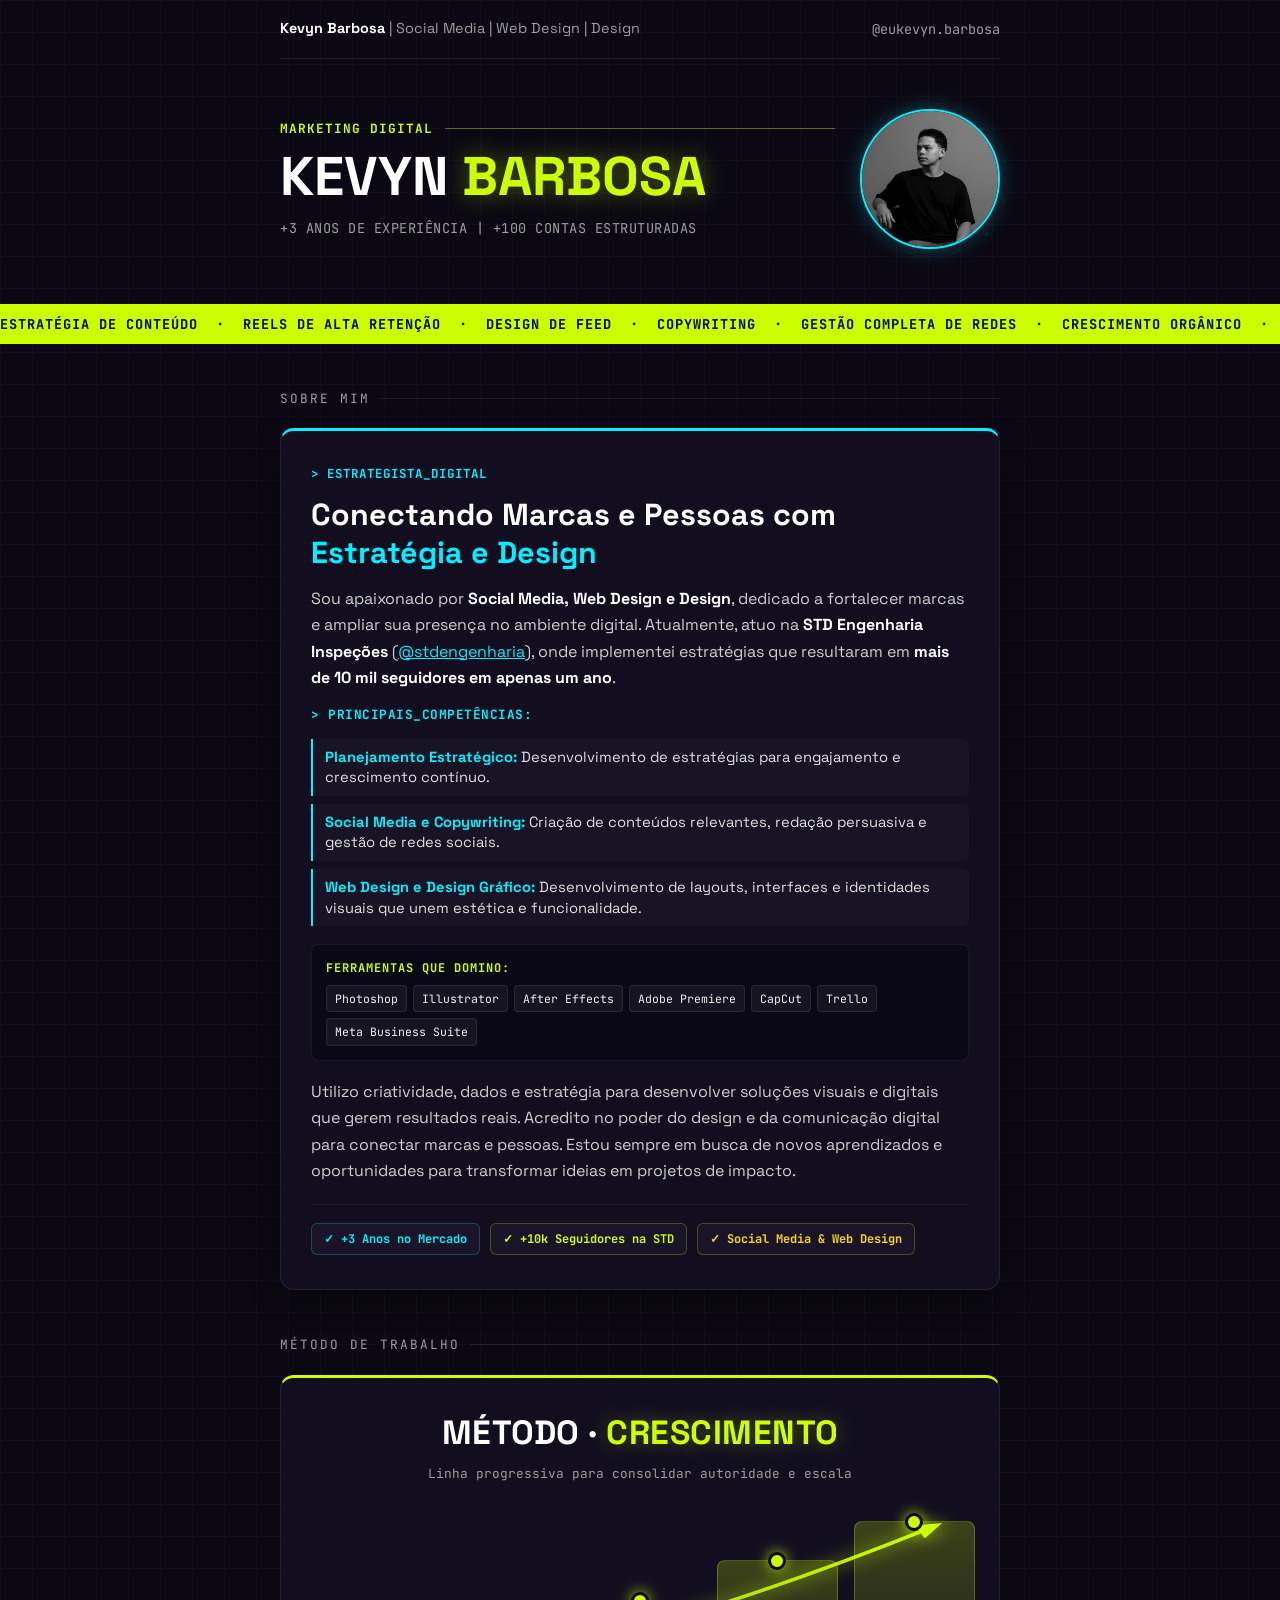
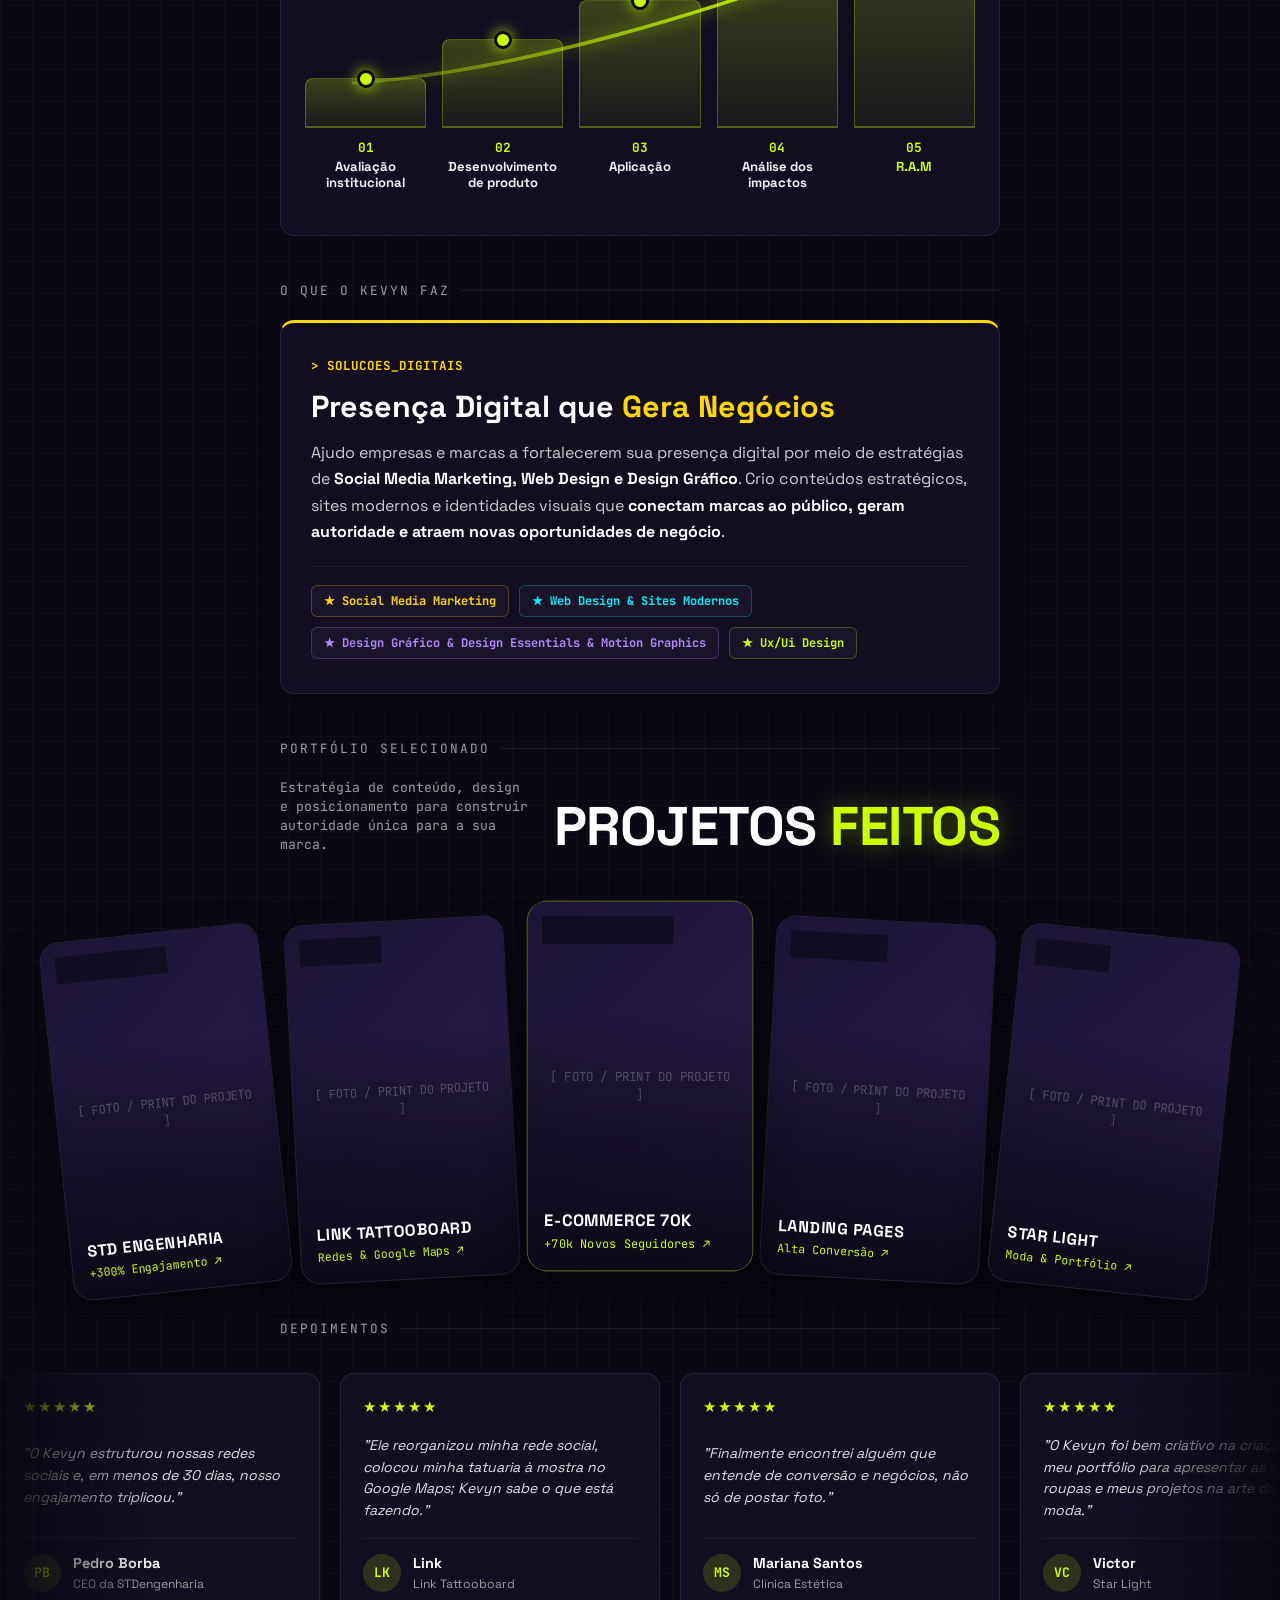
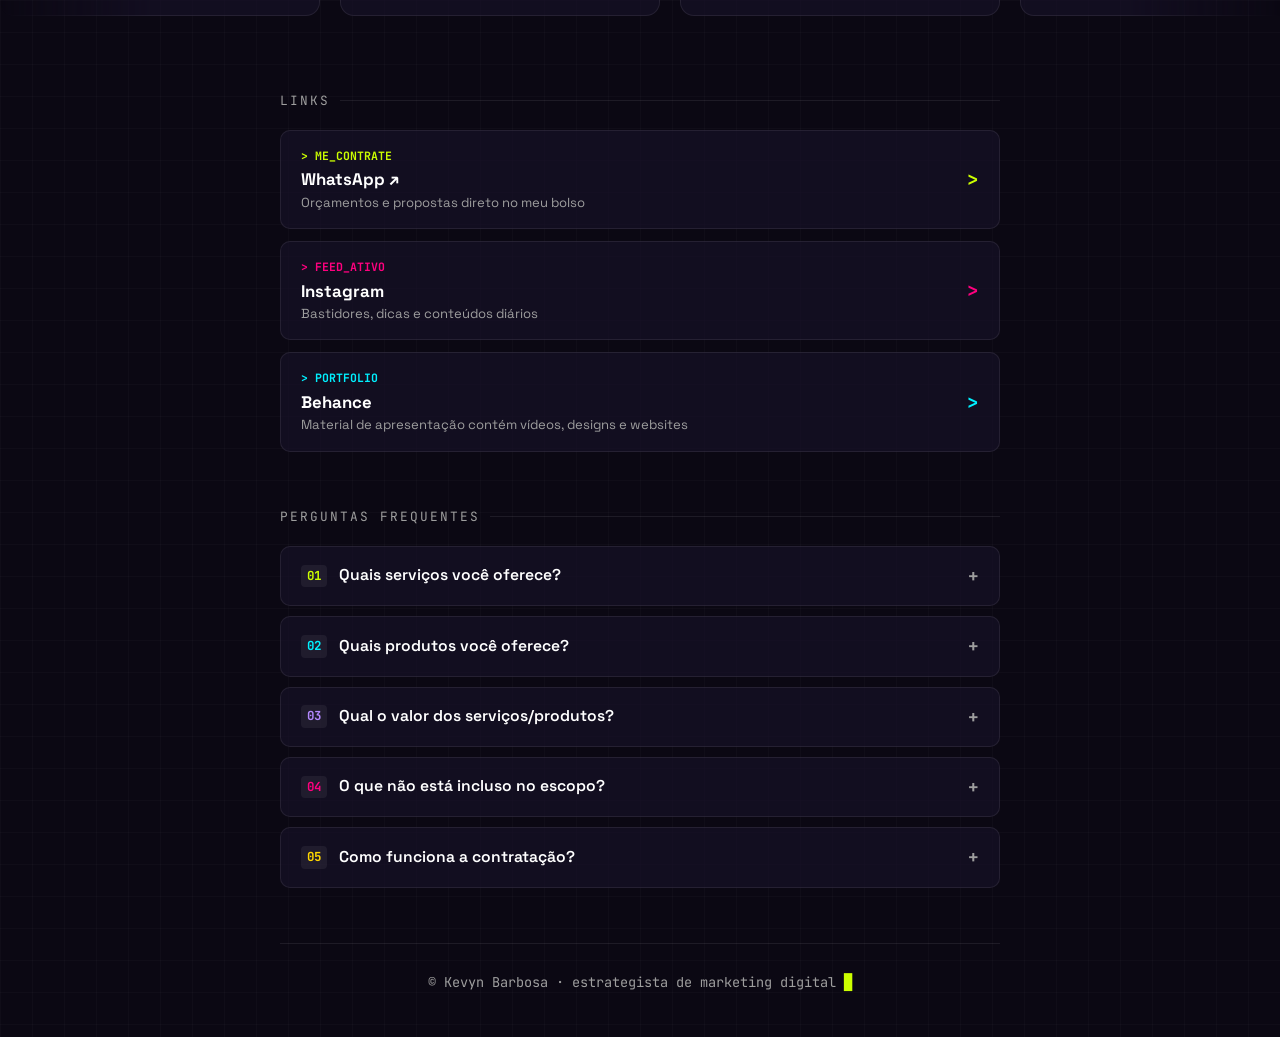
==== commit 1bd488d4: "começo" ====
--- a/index.html
+++ b/index.html
@@ -10,7 +10,7 @@
   <link rel="preconnect" href="https://fonts.gstatic.com" crossorigin>
   <link href="https://fonts.googleapis.com/css2?family=JetBrains+Mono:wght@400;600;700&family=Space+Grotesk:wght@400;600;700;900&display=swap" rel="stylesheet">
 
-  <link rel="stylesheet" href="../CSS/styles.css" />
+  <link rel="stylesheet" href="./css/styles.css" />
 </head>
 <body>
 
--- a/css/styles.css
+++ b/css/styles.css
@@ -0,0 +1,1158 @@
+ :root {
+      --bg-color: #0b0813;
+      --card-bg: rgba(22, 17, 38, 0.75);
+      --card-border: rgba(255, 255, 255, 0.08);
+      --neon-lime: #ccff00;
+      --neon-cyan: #00f0ff;
+      --neon-purple: #b388ff;
+      --neon-magenta: #ff007f;
+      --neon-yellow: #ffd700;
+      --text-main: #ffffff;
+      --text-muted: #9e9e9e;
+      --font-display: 'Space Grotesk', sans-serif;
+      --font-mono: 'JetBrains Mono', monospace;
+    }
+
+    * {
+      box-sizing: border-box;
+      margin: 0;
+      padding: 0;
+    }
+
+    body {
+      background-color: var(--bg-color);
+      color: var(--text-main);
+      font-family: var(--font-display);
+      line-height: 1.5;
+      overflow-x: hidden;
+      background-image: 
+        linear-gradient(rgba(255, 255, 255, 0.02) 1px, transparent 1px),
+        linear-gradient(90deg, rgba(255, 255, 255, 0.02) 1px, transparent 1px);
+      background-size: 32px 32px;
+    }
+
+    a {
+      color: inherit;
+      text-decoration: none;
+    }
+
+    .container {
+      max-width: 760px;
+      margin: 0 auto;
+      padding: 0 20px;
+    }
+
+    /* Header */
+    header {
+      border-bottom: 1px solid var(--card-border);
+      padding: 18px 0;
+    }
+    .header-inner {
+      display: flex;
+      justify-content: space-between;
+      align-items: center;
+      font-size: 0.9rem;
+    }
+    .header-title {
+      font-weight: 700;
+      color: var(--text-main);
+    }
+    .header-role {
+      color: var(--text-muted);
+      font-weight: 400;
+    }
+    .header-handle {
+      font-family: var(--font-mono);
+      color: var(--text-muted);
+      font-size: 0.85rem;
+      transition: color 0.2s;
+    }
+    .header-handle:hover {
+      color: var(--neon-lime);
+    }
+
+    /* Hero Section */
+    .hero {
+      padding: 50px 0 35px;
+      display: flex;
+      flex-direction: column-reverse;
+      gap: 25px;
+    }
+    @media (min-width: 600px) {
+      .hero {
+        flex-direction: row;
+        align-items: center;
+        justify-content: space-between;
+      }
+    }
+    .hero-content {
+      flex: 1;
+    }
+    .hero-tag {
+      font-family: var(--font-mono);
+      font-size: 0.8rem;
+      font-weight: 700;
+      color: var(--neon-lime);
+      letter-spacing: 1px;
+      display: flex;
+      align-items: center;
+      gap: 12px;
+      margin-bottom: 10px;
+    }
+    .hero-tag::after {
+      content: "";
+      height: 1px;
+      background: var(--neon-lime);
+      flex: 1;
+      opacity: 0.4;
+    }
+    .hero-name {
+      font-size: clamp(2.4rem, 6vw, 3.4rem);
+      font-weight: 900;
+      text-transform: uppercase;
+      line-height: 1.05;
+      margin-bottom: 12px;
+    }
+    .hero-name .highlight {
+      color: var(--neon-lime);
+      text-shadow: 0 0 25px rgba(204, 255, 0, 0.4);
+    }
+    .hero-stats {
+      font-family: var(--font-mono);
+      font-size: 0.85rem;
+      color: var(--text-muted);
+      letter-spacing: 0.5px;
+    }
+
+    .hero-avatar-wrapper {
+      position: relative;
+      width: 140px;
+      height: 140px;
+      flex-shrink: 0;
+    }
+    .hero-avatar {
+      width: 100%;
+      height: 100%;
+      border-radius: 50%;
+      object-fit: cover;
+      border: 2px solid var(--neon-cyan);
+      box-shadow: 0 0 20px rgba(0, 240, 255, 0.3), inset 0 0 15px rgba(255, 0, 127, 0.3);
+      background: #19142b;
+      display: flex;
+      align-items: center;
+      justify-content: center;
+      font-size: 2.2rem;
+      font-weight: 700;
+      color: var(--neon-lime);
+    }
+
+    .hero-avatar-img {
+      width: 100%;
+      height: 100%;
+      border-radius: 50%;
+      object-fit: cover;
+    }
+
+    /* Ticker / Marquee */
+    .ticker-wrapper {
+      background: var(--neon-lime);
+      color: #000;
+      padding: 10px 0;
+      overflow: hidden;
+      white-space: nowrap;
+      font-family: var(--font-mono);
+      font-weight: 700;
+      font-size: 0.85rem;
+      letter-spacing: 1px;
+      margin: 20px 0 45px;
+    }
+    .ticker-content {
+      display: inline-block;
+      animation: ticker 18s linear infinite;
+    }
+    @keyframes ticker {
+      0% { transform: translateX(0); }
+      100% { transform: translateX(-50%); }
+    }
+
+    /* Section Headers */
+    .section-title {
+      font-family: var(--font-mono);
+      font-size: 0.8rem;
+      color: var(--text-muted);
+      letter-spacing: 2px;
+      text-transform: uppercase;
+      margin-bottom: 20px;
+      display: flex;
+      align-items: center;
+      gap: 10px;
+    }
+    .section-title::after {
+      content: "";
+      height: 1px;
+      background: var(--card-border);
+      flex: 1;
+    }
+
+    /* ========================================================
+       ESTILOS PADRÃO DE CARD GRANDE (SOBRE & O QUE FAZ)
+       ======================================================== */
+    .featured-card-full {
+      background: var(--card-bg);
+      border: 1px solid var(--card-border);
+      border-radius: 14px;
+      padding: 28px 24px;
+      margin-bottom: 45px;
+      backdrop-filter: blur(8px);
+      box-shadow: 0 10px 30px rgba(0, 0, 0, 0.3);
+    }
+    @media (min-width: 600px) {
+      .featured-card-full {
+        padding: 34px 30px;
+      }
+    }
+    .card-border-cyan { border-top: 3px solid var(--neon-cyan); }
+    .card-border-yellow { border-top: 3px solid var(--neon-yellow); }
+
+    .card-top-tag {
+      font-family: var(--font-mono);
+      font-size: 0.78rem;
+      font-weight: 700;
+      letter-spacing: 1px;
+      margin-bottom: 12px;
+    }
+    .tag-cyan { color: var(--neon-cyan); }
+    .tag-yellow { color: var(--neon-yellow); }
+
+    .card-title-heading {
+      font-size: clamp(1.4rem, 4vw, 1.9rem);
+      font-weight: 800;
+      line-height: 1.25;
+      margin-bottom: 14px;
+      color: var(--text-main);
+    }
+    .card-body-text {
+      color: #cfcfcf;
+      font-size: 1rem;
+      line-height: 1.65;
+      margin-bottom: 20px;
+    }
+    .card-body-text strong {
+      color: var(--text-main);
+    }
+    .card-body-text .lime {
+      color: var(--neon-lime);
+    }
+
+    .card-badges-list {
+      display: flex;
+      flex-wrap: wrap;
+      gap: 10px;
+      padding-top: 18px;
+      border-top: 1px solid rgba(255, 255, 255, 0.06);
+    }
+    .badge-pill {
+      font-family: var(--font-mono);
+      font-size: 0.75rem;
+      font-weight: 700;
+      padding: 6px 12px;
+      border-radius: 6px;
+      background: rgba(255, 255, 255, 0.03);
+      border: 1px solid rgba(255, 255, 255, 0.08);
+      color: var(--text-muted);
+    }
+    .badge-cyan { color: var(--neon-cyan); border-color: rgba(0, 240, 255, 0.25); }
+    .badge-lime { color: var(--neon-lime); border-color: rgba(204, 255, 0, 0.25); }
+    .badge-yellow { color: var(--neon-yellow); border-color: rgba(255, 215, 0, 0.25); }
+    .badge-purple { color: var(--neon-purple); border-color: rgba(179, 136, 255, 0.25); }
+
+    /* ========================================================
+       MÉTODO: LINHA DE CRESCIMENTO (100% VISÍVEL E ALINHADO)
+       ======================================================== */
+    .growth-chart-card {
+      background: var(--card-bg);
+      border: 1px solid var(--card-border);
+      border-top: 3px solid var(--neon-lime);
+      border-radius: 14px;
+      padding: 30px 24px 28px;
+      margin-bottom: 45px;
+      backdrop-filter: blur(8px);
+    }
+    .growth-header {
+      text-align: center;
+      margin-bottom: 25px;
+    }
+    .growth-title-main {
+      font-size: clamp(1.4rem, 4.5vw, 2.1rem);
+      font-weight: 900;
+      text-transform: uppercase;
+      letter-spacing: 0.5px;
+      color: var(--text-main);
+    }
+    .growth-title-main .highlight {
+      color: var(--neon-lime);
+      text-shadow: 0 0 20px rgba(204, 255, 0, 0.35);
+    }
+    .growth-subtitle {
+      font-family: var(--font-mono);
+      font-size: 0.8rem;
+      color: var(--text-muted);
+      margin-top: 6px;
+    }
+
+    /* Versão Computador / Tablet (Corrigido para 'display: block') */
+    .growth-desktop-view {
+      display: none;
+    }
+    @media (min-width: 680px) {
+      .growth-desktop-view {
+        display: block !important;
+        position: relative;
+        width: 100%;
+        margin-top: 25px;
+      }
+    }
+
+    .growth-columns-wrapper {
+      display: flex;
+      justify-content: space-between;
+      gap: 16px;
+      position: relative;
+      z-index: 3;
+    }
+
+    .growth-step-col {
+      flex: 1;
+      display: flex;
+      flex-direction: column;
+      cursor: pointer;
+    }
+
+    /* Área da barra: 220px fixos com linha de chão reta */
+    .growth-bar-area {
+      height: 220px;
+      display: flex;
+      align-items: flex-end;
+      border-bottom: 2px solid rgba(204, 255, 0, 0.35);
+      position: relative;
+      width: 100%;
+    }
+
+    .growth-bar {
+      width: 100%;
+      border-radius: 8px 8px 0 0;
+      background: linear-gradient(to top, rgba(204, 255, 0, 0.05), rgba(204, 255, 0, 0.22));
+      border: 1px solid rgba(204, 255, 0, 0.28);
+      border-bottom: none;
+      position: relative;
+      transition: all 0.25s ease;
+    }
+
+    .growth-dot {
+      position: absolute;
+      top: -9px;
+      left: 50%;
+      transform: translateX(-50%);
+      width: 18px;
+      height: 18px;
+      border-radius: 50%;
+      background: var(--neon-lime);
+      border: 3px solid #0b0813;
+      box-shadow: 0 0 14px rgba(204, 255, 0, 0.85);
+      transition: all 0.25s ease;
+      z-index: 4;
+    }
+
+    /* Div com Altura Fixa de 65px para travar os textos */
+    .growth-text-box {
+      height: 65px;
+      margin-top: 14px;
+      display: flex;
+      flex-direction: column;
+      align-items: center;
+      justify-content: flex-start;
+      text-align: center;
+      width: 100%;
+    }
+
+    .growth-step-num {
+      font-family: var(--font-mono);
+      font-size: 0.8rem;
+      font-weight: 700;
+      color: var(--neon-lime);
+      margin-bottom: 4px;
+      line-height: 1;
+    }
+
+    .growth-step-title {
+      font-size: 0.82rem;
+      font-weight: 700;
+      color: #f0f0f0;
+      line-height: 1.25;
+      display: block;
+      transition: all 0.25s ease;
+    }
+
+    .growth-svg-curve {
+      position: absolute;
+      top: 0;
+      left: 0;
+      width: 100%;
+      height: 220px;
+      pointer-events: none;
+      z-index: 2;
+      overflow: visible;
+    }
+
+    .growth-step-col:hover .growth-bar {
+      background: linear-gradient(to top, rgba(204, 255, 0, 0.2), rgba(204, 255, 0, 0.45));
+      border-color: var(--neon-lime);
+      box-shadow: 0 0 25px rgba(204, 255, 0, 0.35);
+    }
+    .growth-step-col:hover .growth-dot {
+      transform: translateX(-50%) scale(1.6);
+      background: #ffffff;
+      box-shadow: 0 0 25px var(--neon-lime), 0 0 45px var(--neon-lime);
+    }
+    .growth-step-col:hover .growth-step-title {
+      transform: scale(1.1);
+      color: var(--neon-lime);
+      text-shadow: 0 0 14px rgba(204, 255, 0, 0.7);
+    }
+
+    /* Versão Celular (Sem Bugs e 100% Legível) */
+    .growth-mobile-view {
+      display: flex;
+      flex-direction: column;
+      gap: 10px;
+      margin-top: 15px;
+    }
+    @media (min-width: 680px) {
+      .growth-mobile-view {
+        display: none !important;
+      }
+    }
+    .growth-mobile-card {
+      display: flex;
+      align-items: center;
+      gap: 14px;
+      background: rgba(255, 255, 255, 0.025);
+      border: 1px solid var(--card-border);
+      border-radius: 10px;
+      padding: 13px 16px;
+      position: relative;
+      overflow: hidden;
+      transition: all 0.25s ease;
+    }
+    .growth-mobile-fill {
+      position: absolute;
+      left: 0;
+      top: 0;
+      bottom: 0;
+      background: linear-gradient(90deg, rgba(204, 255, 0, 0.02), rgba(204, 255, 0, 0.12));
+      border-right: 2px solid var(--neon-lime);
+      pointer-events: none;
+    }
+    .growth-mobile-num {
+      font-family: var(--font-mono);
+      font-size: 0.8rem;
+      font-weight: 700;
+      color: var(--neon-lime);
+      width: 28px;
+      height: 28px;
+      border-radius: 50%;
+      background: rgba(204, 255, 0, 0.12);
+      border: 1px solid rgba(204, 255, 0, 0.3);
+      display: flex;
+      align-items: center;
+      justify-content: center;
+      flex-shrink: 0;
+      z-index: 1;
+    }
+    .growth-mobile-name {
+      font-size: 0.94rem;
+      font-weight: 700;
+      color: #f5f5f5;
+      z-index: 1;
+      flex: 1;
+      line-height: 1.3;
+    }
+
+    .ram-dynamic {
+      display: inline-block;
+      transition: opacity 0.28s ease, transform 0.28s ease, color 0.28s ease;
+      color: var(--neon-lime);
+      font-weight: 700;
+    }
+
+    /* ========================================================
+       PORTFÓLIO SELECIONADO (LEQUE COM BOTÕES MOBILE)
+       ======================================================== */
+    .our-works-section {
+      margin: 10px 0 25px;
+    }
+    .our-works-header {
+      display: flex;
+      flex-direction: column-reverse;
+      gap: 16px;
+      margin-bottom: 25px;
+    }
+    @media (min-width: 680px) {
+      .our-works-header {
+        flex-direction: row;
+        align-items: flex-end;
+        justify-content: space-between;
+      }
+    }
+    .our-works-desc {
+      font-family: var(--font-mono);
+      font-size: 0.82rem;
+      color: var(--text-muted);
+      max-width: 250px;
+      line-height: 1.45;
+    }
+    .our-works-title {
+      font-size: clamp(2rem, 5.5vw, 3.4rem);
+      font-weight: 900;
+      letter-spacing: -0.5px;
+      text-transform: uppercase;
+      line-height: 1;
+      color: var(--text-main);
+    }
+    .our-works-title .highlight {
+      color: var(--neon-lime);
+      text-shadow: 0 0 25px rgba(204, 255, 0, 0.35);
+    }
+
+    .works-fan-container {
+      position: relative;
+      width: 100vw;
+      left: 50%;
+      right: 50%;
+      margin-left: -50vw;
+      margin-right: -50vw;
+      overflow-x: auto;
+      overflow-y: visible;
+      padding: 30px 20px 25px;
+      display: flex;
+      justify-content: flex-start;
+      gap: 14px;
+      scrollbar-width: none;
+      -ms-overflow-style: none;
+      scroll-snap-type: x mandatory;
+      scroll-behavior: smooth;
+    }
+    .works-fan-container::-webkit-scrollbar {
+      display: none;
+    }
+    @media (min-width: 900px) {
+      .works-fan-container {
+        justify-content: center;
+        gap: 18px;
+        padding-top: 35px;
+        padding-bottom: 45px;
+      }
+    }
+
+    .work-fan-card {
+      position: relative;
+      flex: 0 0 220px;
+      height: 360px;
+      border-radius: 20px;
+      overflow: hidden;
+      background: #140f24;
+      border: 1px solid var(--card-border);
+      box-shadow: 0 15px 35px rgba(0, 0, 0, 0.5);
+      transition: all 0.35s cubic-bezier(0.2, 0.8, 0.2, 1);
+      cursor: pointer;
+      scroll-snap-align: center;
+    }
+
+    @media (min-width: 900px) {
+      .work-fan-card:nth-child(1) { transform: rotate(-6deg) translateY(18px); }
+      .work-fan-card:nth-child(2) { transform: rotate(-3deg) translateY(6px); }
+      .work-fan-card:nth-child(3) {
+        transform: rotate(0deg) translateY(-8px) scale(1.03);
+        border-color: rgba(204, 255, 0, 0.35);
+        z-index: 2;
+      }
+      .work-fan-card:nth-child(4) { transform: rotate(3deg) translateY(6px); }
+      .work-fan-card:nth-child(5) { transform: rotate(6deg) translateY(18px); }
+
+      .work-fan-card:hover {
+        transform: rotate(0deg) translateY(-14px) scale(1.08) !important;
+        z-index: 10 !important;
+        border-color: var(--neon-lime) !important;
+        box-shadow: 0 20px 40px rgba(204, 255, 0, 0.25), 0 0 20px rgba(0, 0, 0, 0.8) !important;
+      }
+    }
+
+    .work-fan-bg {
+      position: absolute;
+      inset: 0;
+      width: 100%;
+      height: 100%;
+      object-fit: cover;
+      background: linear-gradient(135deg, #1b1335, #2c1f52);
+      display: flex;
+      flex-direction: column;
+      align-items: center;
+      justify-content: center;
+      padding: 20px;
+      text-align: center;
+      font-family: var(--font-mono);
+      font-size: 0.76rem;
+      color: rgba(255, 255, 255, 0.35);
+      transition: transform 0.4s ease;
+    }
+    .work-fan-card:hover .work-fan-bg {
+      transform: scale(1.05);
+    }
+
+    .work-fan-pill {
+      position: absolute;
+      top: 14px;
+      left: 14px;
+      z-index: 3;
+      font-family: var(--font-mono);
+      font-size: 0.7rem;
+      font-weight: 700;
+      padding: 4px 10px;
+      border-radius: 20px;
+      background: rgba(11, 8, 19, 0.65);
+      backdrop-filter: blur(8px);
+      border: 1px solid rgba(255, 255, 255, 0.12);
+      letter-spacing: 0.5px;
+    }
+    .pill-cyan { color: var(--neon-cyan); border-color: rgba(0, 240, 255, 0.3); }
+    .pill-lime { color: var(--neon-lime); border-color: rgba(204, 255, 0, 0.3); }
+    .pill-yellow { color: var(--neon-yellow); border-color: rgba(255, 215, 0, 0.3); }
+    .pill-magenta { color: var(--neon-magenta); border-color: rgba(255, 0, 127, 0.3); }
+    .pill-purple { color: var(--neon-purple); border-color: rgba(179, 136, 255, 0.3); }
+
+    .work-fan-overlay {
+      position: absolute;
+      inset: 0;
+      z-index: 2;
+      background: linear-gradient(
+        to top,
+        rgba(11, 8, 19, 0.95) 0%,
+        rgba(11, 8, 19, 0.6) 35%,
+        transparent 70%
+      );
+      display: flex;
+      flex-direction: column;
+      justify-content: flex-end;
+      padding: 18px 16px;
+      pointer-events: none;
+    }
+    .work-fan-name {
+      font-size: 1rem;
+      font-weight: 700;
+      color: var(--text-main);
+      text-transform: uppercase;
+      letter-spacing: 0.5px;
+      line-height: 1.2;
+      margin-bottom: 4px;
+    }
+    .work-fan-client {
+      font-family: var(--font-mono);
+      font-size: 0.72rem;
+      color: var(--neon-lime);
+      display: flex;
+      align-items: center;
+      gap: 4px;
+    }
+
+    .works-mobile-controls {
+      display: flex;
+      align-items: center;
+      justify-content: center;
+      gap: 16px;
+      margin: 15px 0 45px;
+    }
+    @media (min-width: 900px) {
+      .works-mobile-controls {
+        display: none;
+      }
+    }
+    .works-arrow-btn {
+      background: rgba(22, 17, 38, 0.85);
+      border: 1px solid var(--neon-lime);
+      color: var(--neon-lime);
+      width: 44px;
+      height: 44px;
+      border-radius: 50%;
+      font-size: 1.25rem;
+      font-weight: 700;
+      display: flex;
+      align-items: center;
+      justify-content: center;
+      cursor: pointer;
+      box-shadow: 0 0 14px rgba(204, 255, 0, 0.25);
+      transition: all 0.2s ease;
+      user-select: none;
+      -webkit-tap-highlight-color: transparent;
+    }
+    .works-arrow-btn:active {
+      transform: scale(0.92);
+      background: var(--neon-lime);
+      color: #000;
+    }
+    .works-control-hint {
+      font-family: var(--font-mono);
+      font-size: 0.75rem;
+      color: var(--text-muted);
+      letter-spacing: 1px;
+    }
+
+    /* ========================================================
+       DEPOIMENTOS (CARROSSEL INFINITO MARQUEE)
+       ======================================================== */
+    .testimonials-marquee-wrapper {
+      position: relative;
+      width: 100vw;
+      left: 50%;
+      right: 50%;
+      margin-left: -50vw;
+      margin-right: -50vw;
+      overflow: hidden;
+      padding: 15px 0 25px;
+      margin-bottom: 50px;
+      mask-image: linear-gradient(to right, transparent, black 12%, black 88%, transparent);
+      -webkit-mask-image: linear-gradient(to right, transparent, black 12%, black 88%, transparent);
+    }
+    .testimonials-track {
+      display: flex;
+      gap: 20px;
+      width: max-content;
+      animation: scrollTestimonials 32s linear infinite;
+    }
+    .testimonials-track:hover {
+      animation-play-state: paused;
+    }
+    @keyframes scrollTestimonials {
+      0% { transform: translateX(0); }
+      100% { transform: translateX(calc(-50% - 10px)); }
+    }
+
+    .testimonial-card {
+      width: 320px;
+      flex-shrink: 0;
+      background: var(--card-bg);
+      border: 1px solid var(--card-border);
+      border-radius: 14px;
+      padding: 22px;
+      display: flex;
+      flex-direction: column;
+      justify-content: space-between;
+      gap: 16px;
+      backdrop-filter: blur(8px);
+      transition: transform 0.2s, border-color 0.2s;
+    }
+    .testimonial-card:hover {
+      border-color: rgba(204, 255, 0, 0.35);
+      transform: translateY(-3px);
+    }
+    .testi-stars {
+      color: var(--neon-lime);
+      font-size: 0.95rem;
+      letter-spacing: 2px;
+    }
+    .testi-text {
+      font-size: 0.88rem;
+      color: #e0e0e0;
+      line-height: 1.55;
+      font-style: italic;
+      min-height: 70px;
+    }
+    .testi-user {
+      display: flex;
+      align-items: center;
+      gap: 12px;
+      padding-top: 14px;
+      border-top: 1px solid rgba(255, 255, 255, 0.06);
+    }
+    .testi-avatar {
+      width: 38px;
+      height: 38px;
+      border-radius: 50%;
+      background: rgba(204, 255, 0, 0.15);
+      color: var(--neon-lime);
+      display: flex;
+      align-items: center;
+      justify-content: center;
+      font-size: 0.82rem;
+      font-weight: 700;
+      font-family: var(--font-mono);
+      flex-shrink: 0;
+    }
+    .testi-name {
+      font-size: 0.9rem;
+      font-weight: 700;
+      color: var(--text-main);
+    }
+    .testi-role {
+      font-size: 0.76rem;
+      color: var(--text-muted);
+    }
+
+    /* ========================================================
+       LINKS / REDES
+       ======================================================== */
+    .links-list {
+      display: flex;
+      flex-direction: column;
+      gap: 12px;
+      margin-bottom: 55px;
+    }
+    .link-card {
+      background: var(--card-bg);
+      border: 1px solid var(--card-border);
+      border-radius: 10px;
+      padding: 16px 20px;
+      display: flex;
+      align-items: center;
+      justify-content: space-between;
+      transition: all 0.2s ease;
+      cursor: pointer;
+    }
+    .link-card:hover {
+      background: rgba(30, 24, 52, 0.85);
+      transform: translateX(4px);
+    }
+    .link-card.whatsapp:hover { border-color: var(--neon-lime); box-shadow: 0 0 15px rgba(204, 255, 0, 0.15); }
+    .link-card.instagram:hover { border-color: var(--neon-magenta); box-shadow: 0 0 15px rgba(255, 0, 127, 0.15); }
+    .link-card.portfolio:hover { border-color: var(--neon-cyan); box-shadow: 0 0 15px rgba(0, 240, 255, 0.15); }
+
+    .link-left {
+      display: flex;
+      flex-direction: column;
+    }
+    .link-tag {
+      font-family: var(--font-mono);
+      font-size: 0.72rem;
+      font-weight: 700;
+      margin-bottom: 3px;
+    }
+    .link-title {
+      font-size: 1.05rem;
+      font-weight: 700;
+    }
+    .link-desc {
+      font-size: 0.82rem;
+      color: var(--text-muted);
+    }
+    .link-arrow {
+      font-family: var(--font-mono);
+      font-size: 1.2rem;
+      font-weight: 700;
+      transition: transform 0.2s;
+    }
+    .link-card:hover .link-arrow {
+      transform: translateX(3px);
+    }
+
+    /* ========================================================
+       FAQ (PERGUNTAS FREQUENTES)
+       ======================================================== */
+    .faq-list {
+      display: flex;
+      flex-direction: column;
+      gap: 10px;
+      margin-bottom: 55px;
+    }
+    .faq-item {
+      background: var(--card-bg);
+      border: 1px solid var(--card-border);
+      border-radius: 10px;
+      overflow: hidden;
+      transition: border-color 0.2s;
+    }
+    .faq-header {
+      padding: 16px 20px;
+      display: flex;
+      align-items: center;
+      justify-content: space-between;
+      cursor: pointer;
+      font-size: 0.98rem;
+      font-weight: 600;
+      user-select: none;
+    }
+    .faq-header-left {
+      display: flex;
+      align-items: center;
+      gap: 12px;
+    }
+    .faq-num {
+      font-family: var(--font-mono);
+      font-size: 0.78rem;
+      font-weight: 700;
+      padding: 2px 6px;
+      border-radius: 4px;
+      background: rgba(255, 255, 255, 0.06);
+    }
+    .num-1 { color: var(--neon-lime); }
+    .num-2 { color: var(--neon-cyan); }
+    .num-3 { color: var(--neon-purple); }
+    .num-4 { color: var(--neon-magenta); }
+    .num-5 { color: var(--neon-yellow); }
+
+    .faq-toggle {
+      font-family: var(--font-mono);
+      font-size: 1.1rem;
+      transition: transform 0.2s;
+      color: var(--text-muted);
+    }
+    .faq-item.open .faq-toggle {
+      transform: rotate(45deg);
+      color: var(--text-main);
+    }
+    .faq-body {
+      padding: 0 20px 20px;
+      color: var(--text-muted);
+      font-size: 0.9rem;
+      display: none;
+      border-top: 1px solid rgba(255, 255, 255, 0.04);
+      padding-top: 16px;
+    }
+    .faq-item.open .faq-body {
+      display: block;
+    }
+  
+    .faq-code-box {
+      font-family: var(--font-mono);
+      background: rgba(0, 0, 0, 0.4);
+      padding: 8px 12px;
+      border-radius: 6px;
+      border-left: 2px solid var(--neon-lime);
+      color: var(--text-main);
+      font-size: 0.84rem;
+      margin: 6px 0;
+    }
+    .faq-code-box2 {
+      font-family: var(--font-mono);
+      background: rgba(0, 0, 0, 0.4);
+      padding: 8px 12px;
+      border-radius: 6px;
+      border-left: 2px solid var(--neon-cyan);
+      color: var(--text-main);
+      font-size: 0.84rem;
+      margin: 6px 0;
+    }
+    .faq-code-box3 {
+      font-family: var(--font-mono);
+      background: rgba(0, 0, 0, 0.4);
+      padding: 8px 12px;
+      border-radius: 6px;
+      border-left: 2px solid var(--neon-purple);
+      color: var(--text-main);
+      font-size: 0.84rem;
+      margin: 6px 0;
+    }
+    .faq-code-box4 {
+      font-family: var(--font-mono);
+      background: rgba(0, 0, 0, 0.4);
+      padding: 8px 12px;
+      border-radius: 6px;
+      border-left: 2px solid var(--neon-magenta);
+      color: var(--text-main);
+      font-size: 0.84rem;
+      margin: 6px 0;
+    }
+    .faq-code-box5 {
+      font-family: var(--font-mono);
+      background: rgba(0, 0, 0, 0.4);
+      padding: 8px 12px;
+      border-radius: 6px;
+      border-left: 2px solid var(--neon-yellow);
+      color: var(--text-main);
+      font-size: 0.84rem;
+      margin: 6px 0;
+    }
+
+    .faq-step-list {
+      display: flex;
+      flex-direction: column;
+      gap: 10px;
+      margin: 14px 0;
+    }
+    .faq-step-item {
+      background: rgba(255, 255, 255, 0.03);
+      border-left: 2px solid var(--neon-yellow);
+      padding: 10px 14px;
+      border-radius: 0 6px 6px 0;
+      font-size: 0.88rem;
+      line-height: 1.45;
+    }
+    .faq-step-item strong {
+      color: var(--text-main);
+      display: inline-block;
+      margin-right: 4px;
+    }
+
+    .faq-bullet-list {
+      display: flex;
+      flex-direction: column;
+      gap: 8px;
+      margin: 14px 0;
+      list-style: none;
+    }
+    .faq-bullet-item {
+      display: flex;
+      align-items: center;
+      gap: 10px;
+      background: rgba(255, 255, 255, 0.025);
+      border-left: 2px solid var(--neon-magenta);
+      padding: 9px 14px;
+      border-radius: 0 6px 6px 0;
+      font-size: 0.88rem;
+      color: #dfdfdf;
+    }
+
+    /* Footer */
+    footer {
+      border-top: 1px solid var(--card-border);
+      padding: 28px 0 45px;
+      text-align: center;
+      font-family: var(--font-mono);
+      font-size: 0.85rem;
+      color: var(--text-muted);
+    }
+    .cursor-blink {
+      display: inline-block;
+      color: var(--neon-lime);
+      animation: blink 1s step-start infinite;
+    }
+    @keyframes blink {
+      50% { opacity: 0; }
+    }
+
+/* Modal / Pop-up de Aviso */
+    .modal-aviso-overlay {
+      position: fixed;
+      inset: 0;
+      background: rgba(11, 8, 19, 0.85);
+      backdrop-filter: blur(8px);
+      display: flex;
+      align-items: center;
+      justify-content: center;
+      z-index: 9999;
+      opacity: 0;
+      visibility: hidden;
+      transition: all 0.25s ease;
+      padding: 20px;
+    }
+    .modal-aviso-overlay.ativo {
+      opacity: 1;
+      visibility: visible;
+    }
+    .modal-aviso-box {
+      background: #161126;
+      border: 1px solid var(--neon-lime);
+      border-radius: 14px;
+      padding: 28px 24px;
+      max-width: 420px;
+      width: 100%;
+      text-align: center;
+      box-shadow: 0 0 35px rgba(204, 255, 0, 0.25);
+      transform: scale(0.9);
+      transition: transform 0.25s ease;
+    }
+    .modal-aviso-overlay.ativo .modal-aviso-box {
+      transform: scale(1);
+    }
+    .modal-aviso-icone {
+      font-size: 2rem;
+      margin-bottom: 12px;
+      display: inline-block;
+    }
+    .modal-aviso-texto {
+      color: #f0f0f0;
+      font-size: 1rem;
+      line-height: 1.5;
+      margin-bottom: 20px;
+      font-weight: 600;
+    }
+    .modal-aviso-btn {
+      background: var(--neon-lime);
+      color: #000;
+      border: none;
+      padding: 10px 24px;
+      font-family: var(--font-mono);
+      font-weight: 700;
+      font-size: 0.85rem;
+      border-radius: 6px;
+      cursor: pointer;
+      transition: all 0.2s;
+    }
+    .modal-aviso-btn:hover {
+      background: #fff;
+      box-shadow: 0 0 15px rgba(255, 255, 255, 0.4);
+    }
+
+/* Alternância do Sobre Mim: Computador vs Celular */
+    .sobre-desktop {
+      display: block;
+    }
+    .sobre-mobile {
+      display: none;
+    }
+    @media (max-width: 679px) {
+      .sobre-desktop {
+        display: none !important;
+      }
+      .sobre-mobile {
+        display: block !important;
+      }
+    }
+
+    /* Estilização da lista de competências e ferramentas no PC */
+    .sobre-lista-competencias {
+      display: flex;
+      flex-direction: column;
+      gap: 8px;
+      margin: 14px 0 18px;
+    }
+    .sobre-item-comp {
+      background: rgba(255, 255, 255, 0.025);
+      border-left: 2px solid var(--neon-cyan);
+      padding: 8px 12px;
+      border-radius: 0 6px 6px 0;
+      font-size: 0.92rem;
+      color: #e0e0e0;
+      line-height: 1.4;
+    }
+    .sobre-item-comp strong {
+      color: var(--neon-cyan);
+    }
+    .sobre-ferramentas-wrapper {
+      margin: 18px 0;
+      padding: 14px;
+      background: rgba(0, 0, 0, 0.35);
+      border: 1px solid rgba(255, 255, 255, 0.06);
+      border-radius: 8px;
+    }
+    .sobre-ferramentas-titulo {
+      font-family: var(--font-mono);
+      font-size: 0.75rem;
+      color: var(--neon-lime);
+      font-weight: 700;
+      letter-spacing: 1px;
+      margin-bottom: 8px;
+      display: block;
+    }
+    .sobre-ferramentas-tags {
+      display: flex;
+      flex-wrap: wrap;
+      gap: 6px;
+    }
+    .tool-tag {
+      font-family: var(--font-mono);
+      font-size: 0.72rem;
+      background: rgba(255, 255, 255, 0.05);
+      padding: 4px 8px;
+      border-radius: 4px;
+      color: #f0f0f0;
+      border: 1px solid rgba(255, 255, 255, 0.08);
+    }
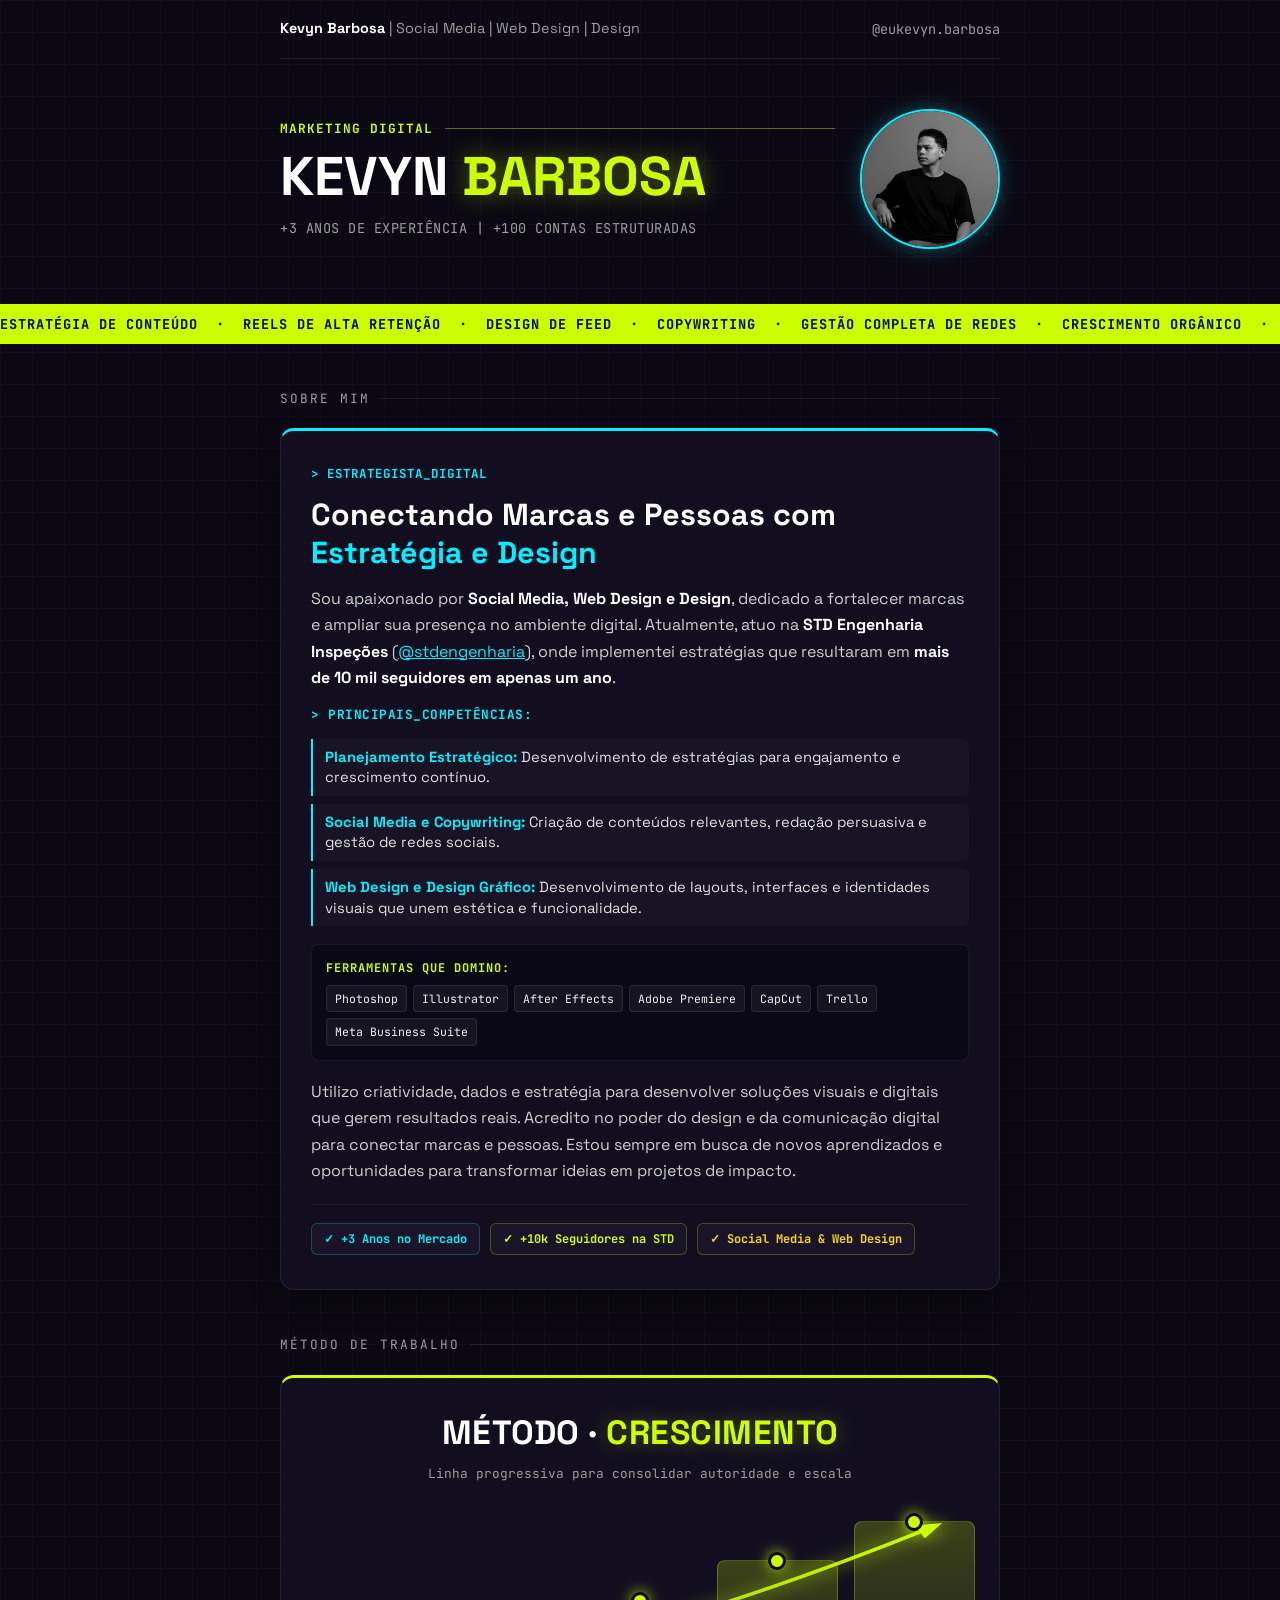
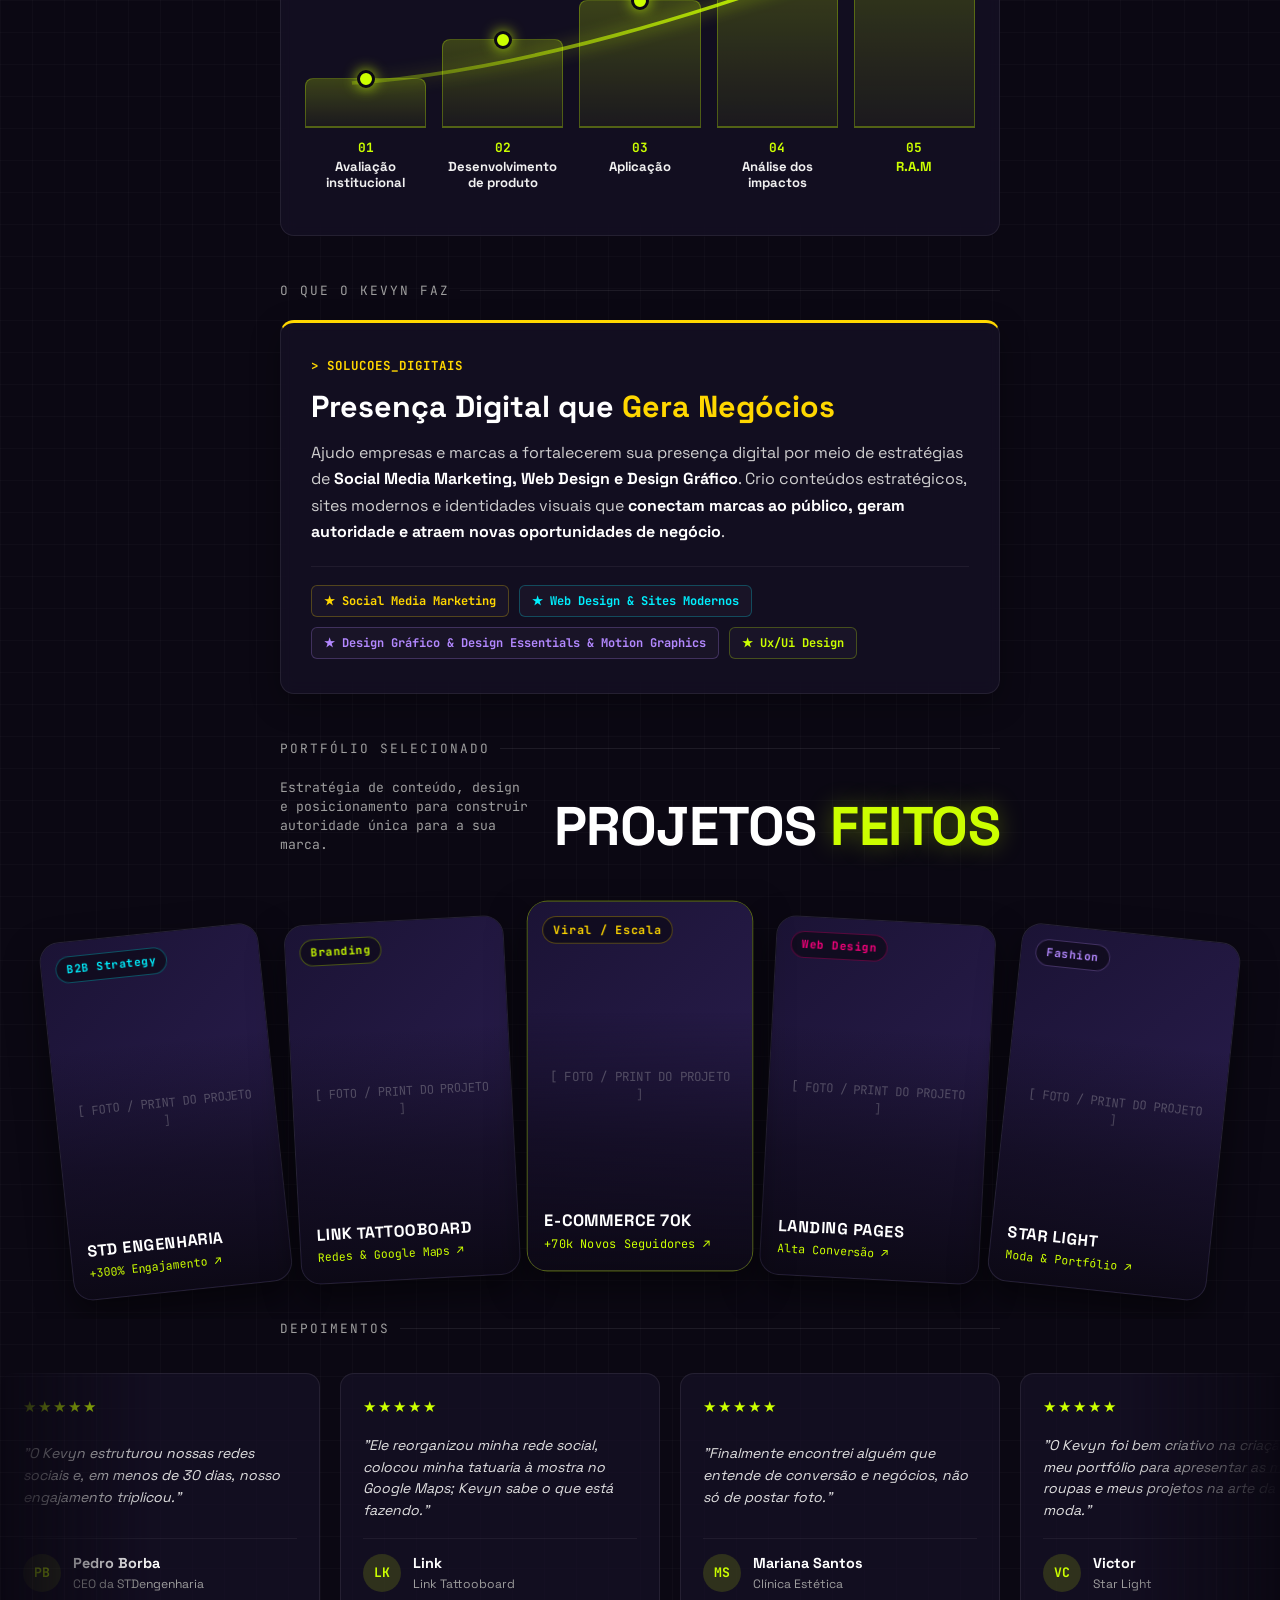
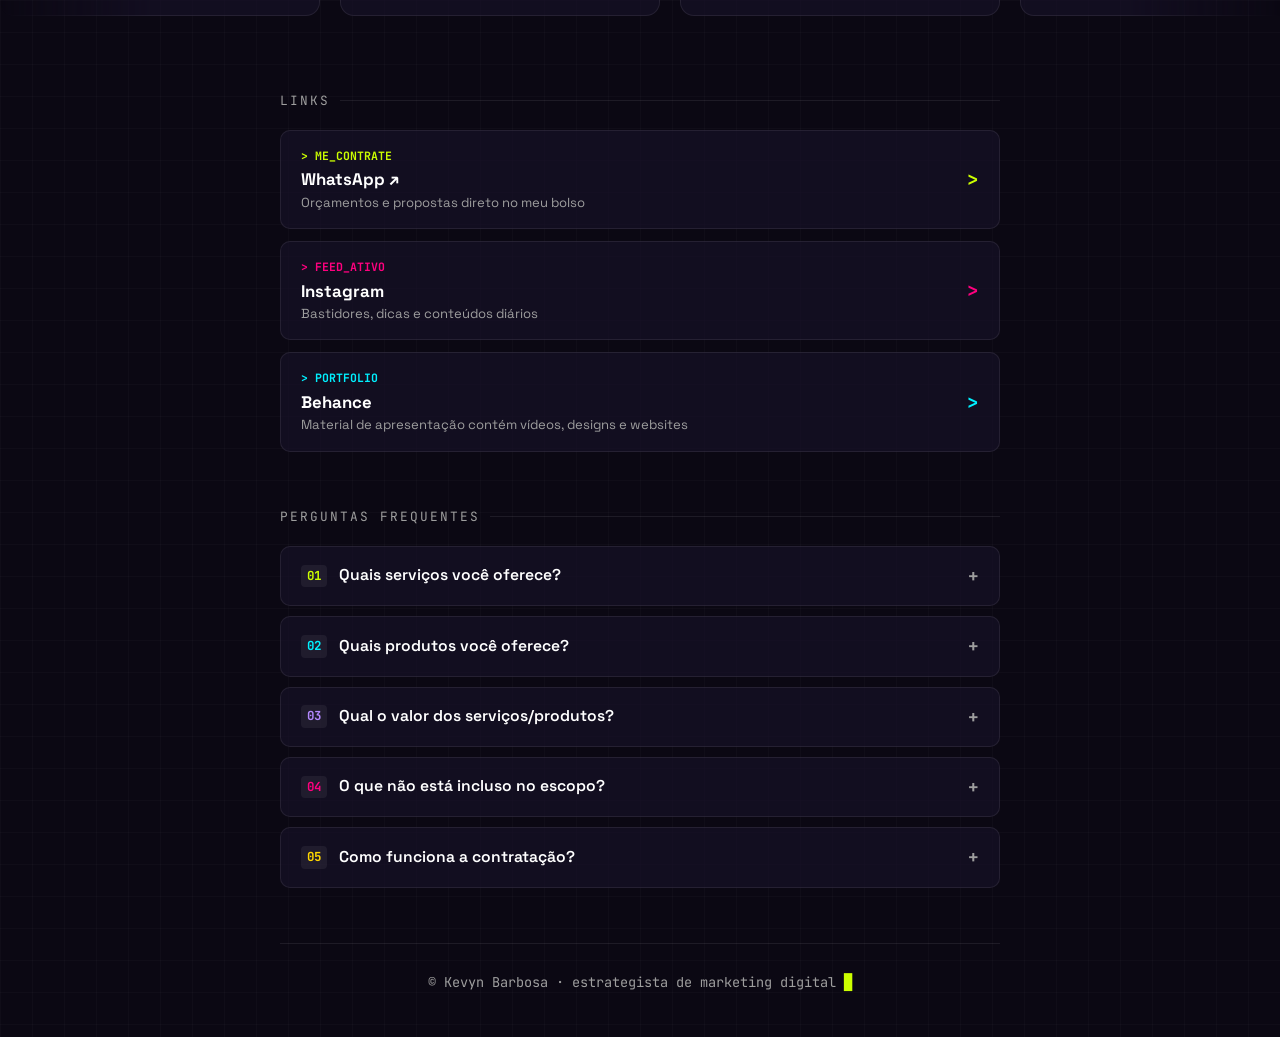
==== commit 7a53b247: "Update print statement from 'Hello' to 'Goodbye'" ====
--- a/index.html
+++ b/index.html
@@ -34,7 +34,7 @@
         <p class="hero-stats">+3 ANOS DE EXPERIÊNCIA | +100 CONTAS ESTRUTURADAS</p>
       </div>
       <div class="hero-avatar-wrapper">
-        <div class="hero-avatar"><img src="../img/K.B.png" alt="Kevyn Barbosa" class="hero-avatar-img"></div>
+        <div class="hero-avatar"><img src="./img/K.B.png" alt="Kevyn Barbosa" class="hero-avatar-img"></div>
       </div>
     </section>
   </div>
@@ -738,4 +738,4 @@
     });
   </script>
 </body>
-</html>+</html>
